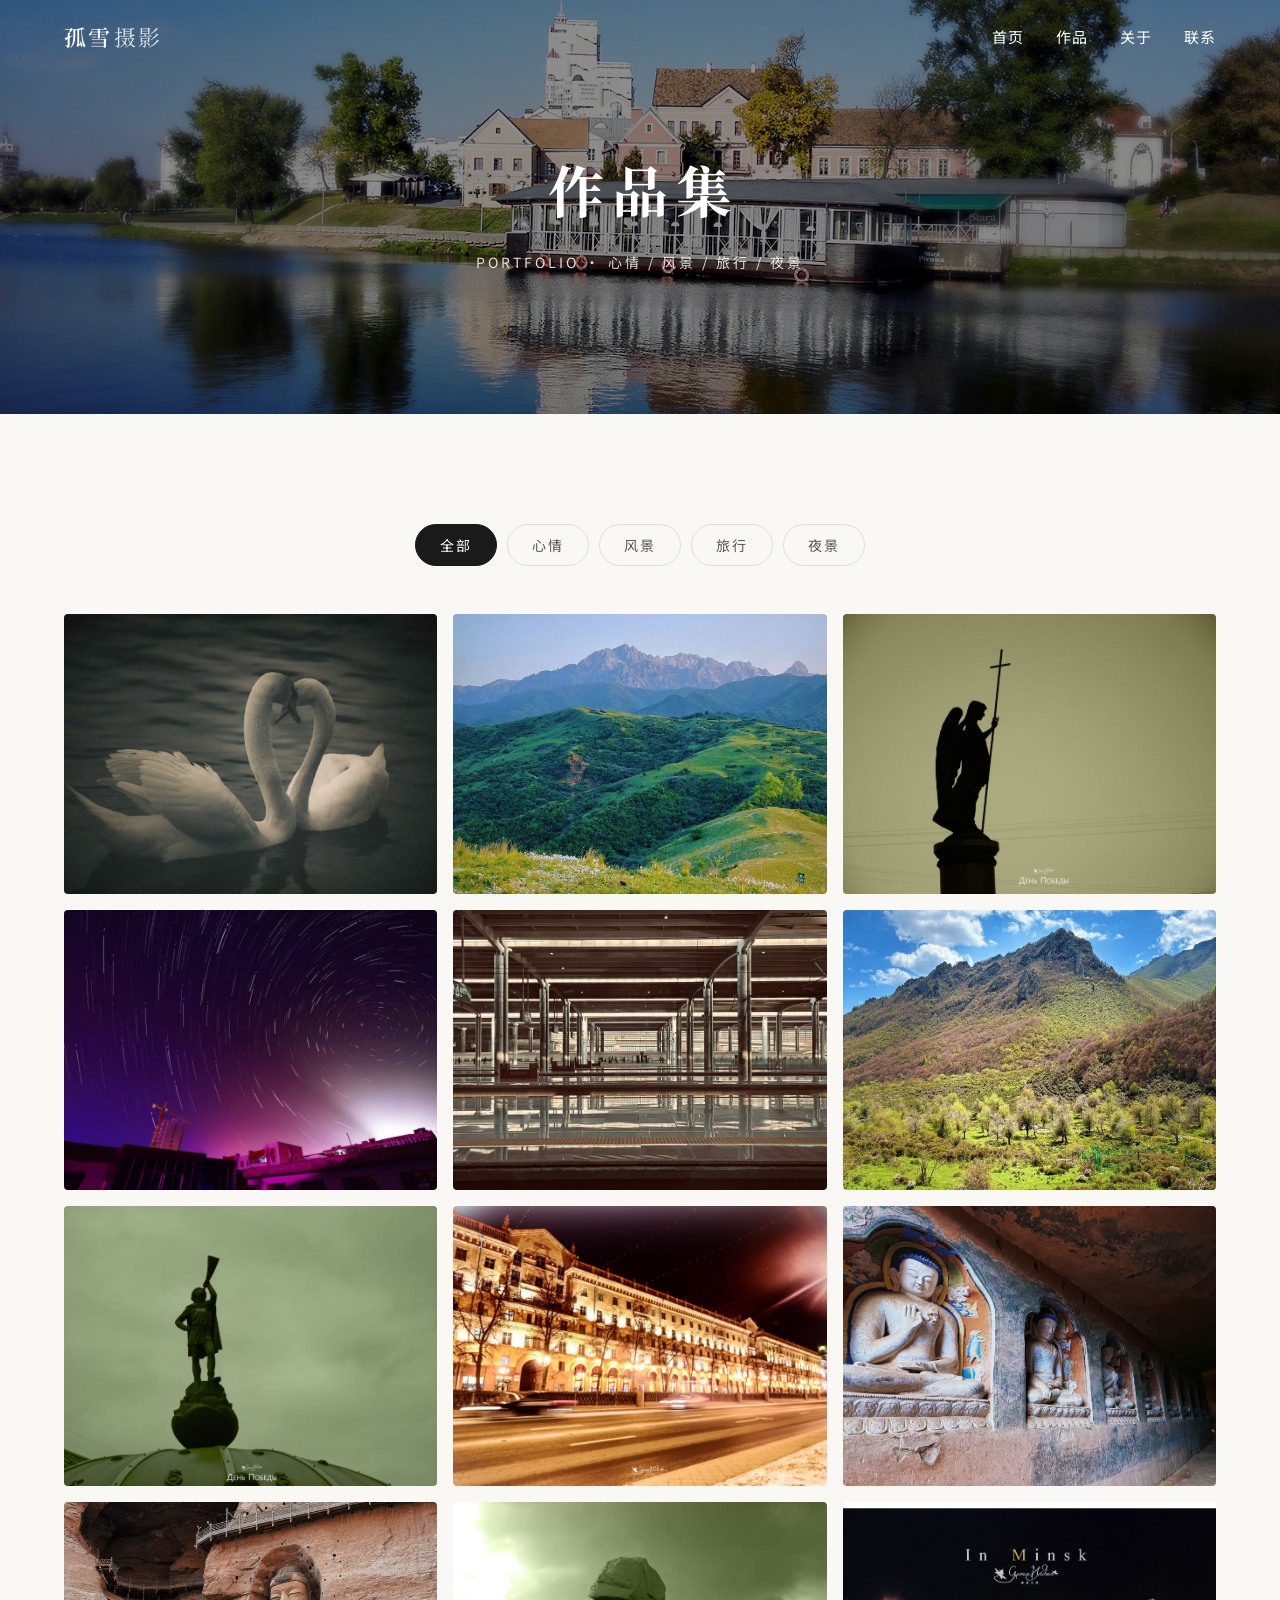
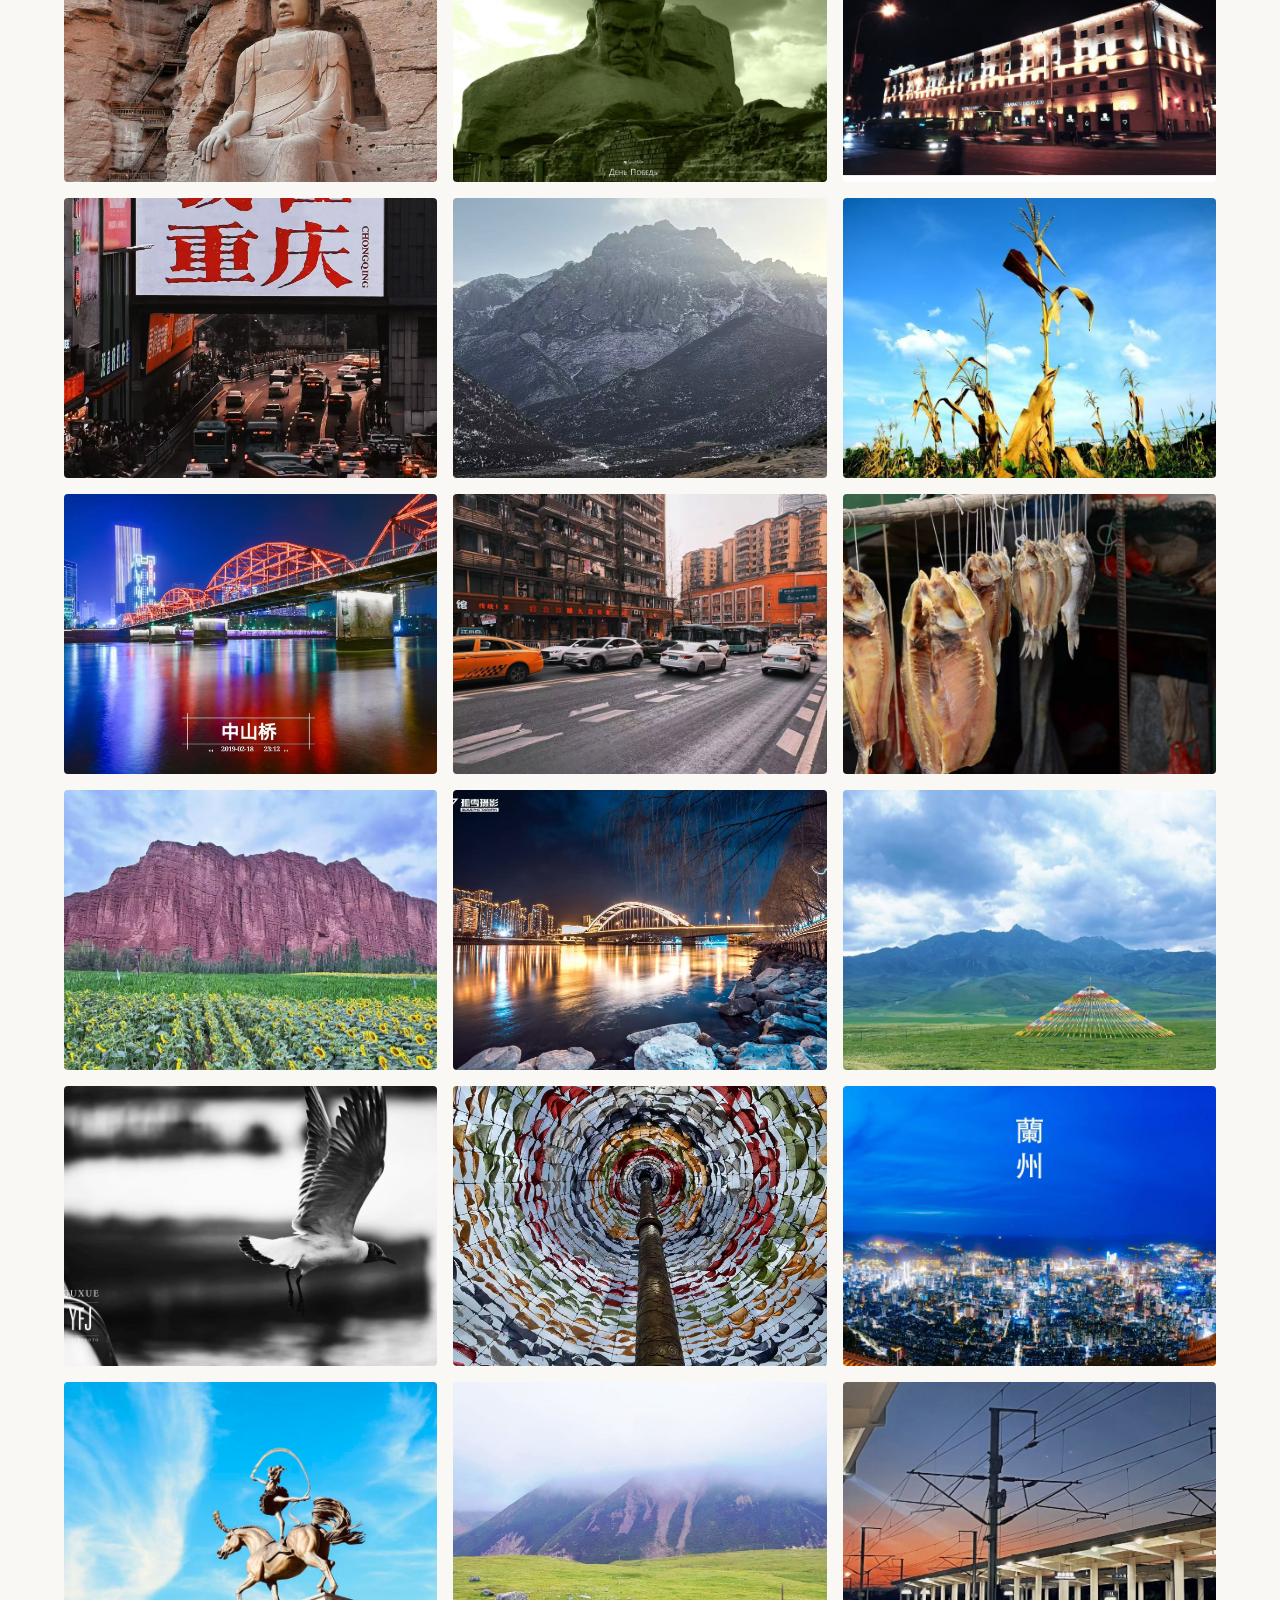
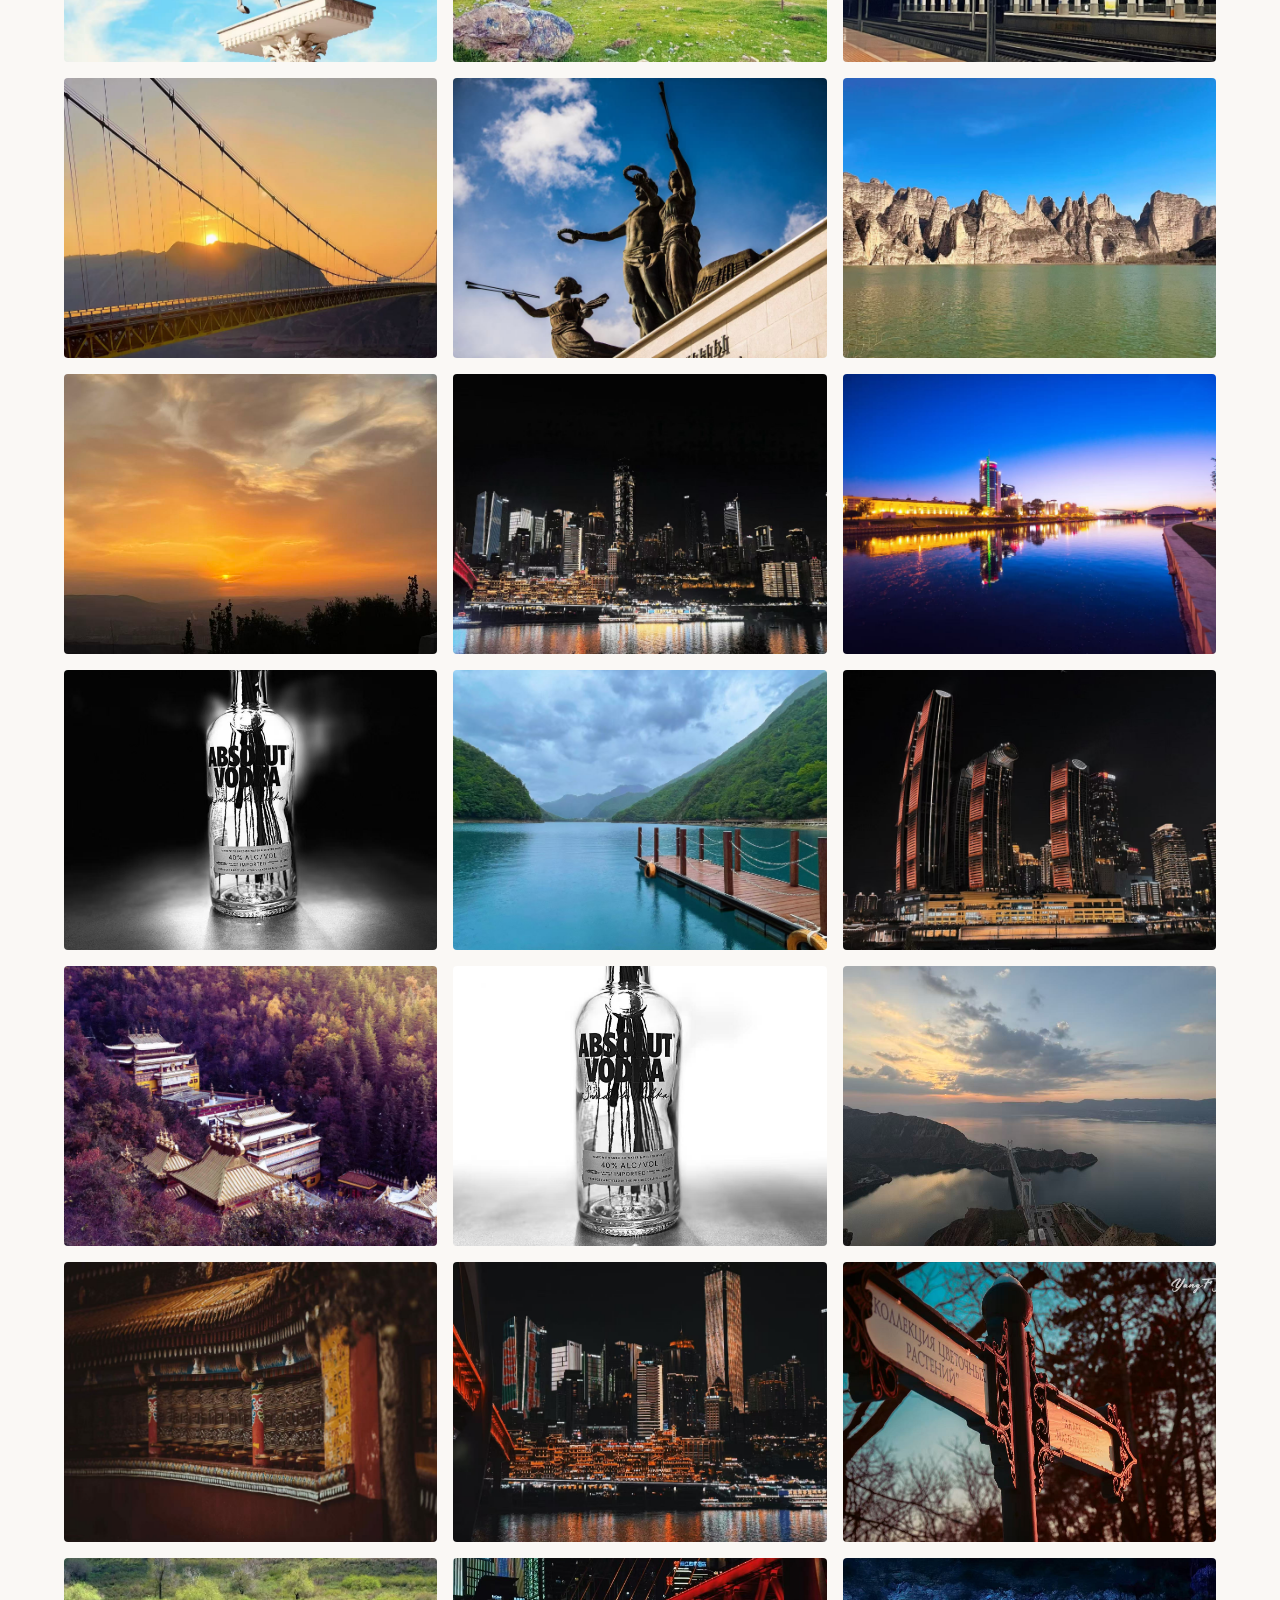
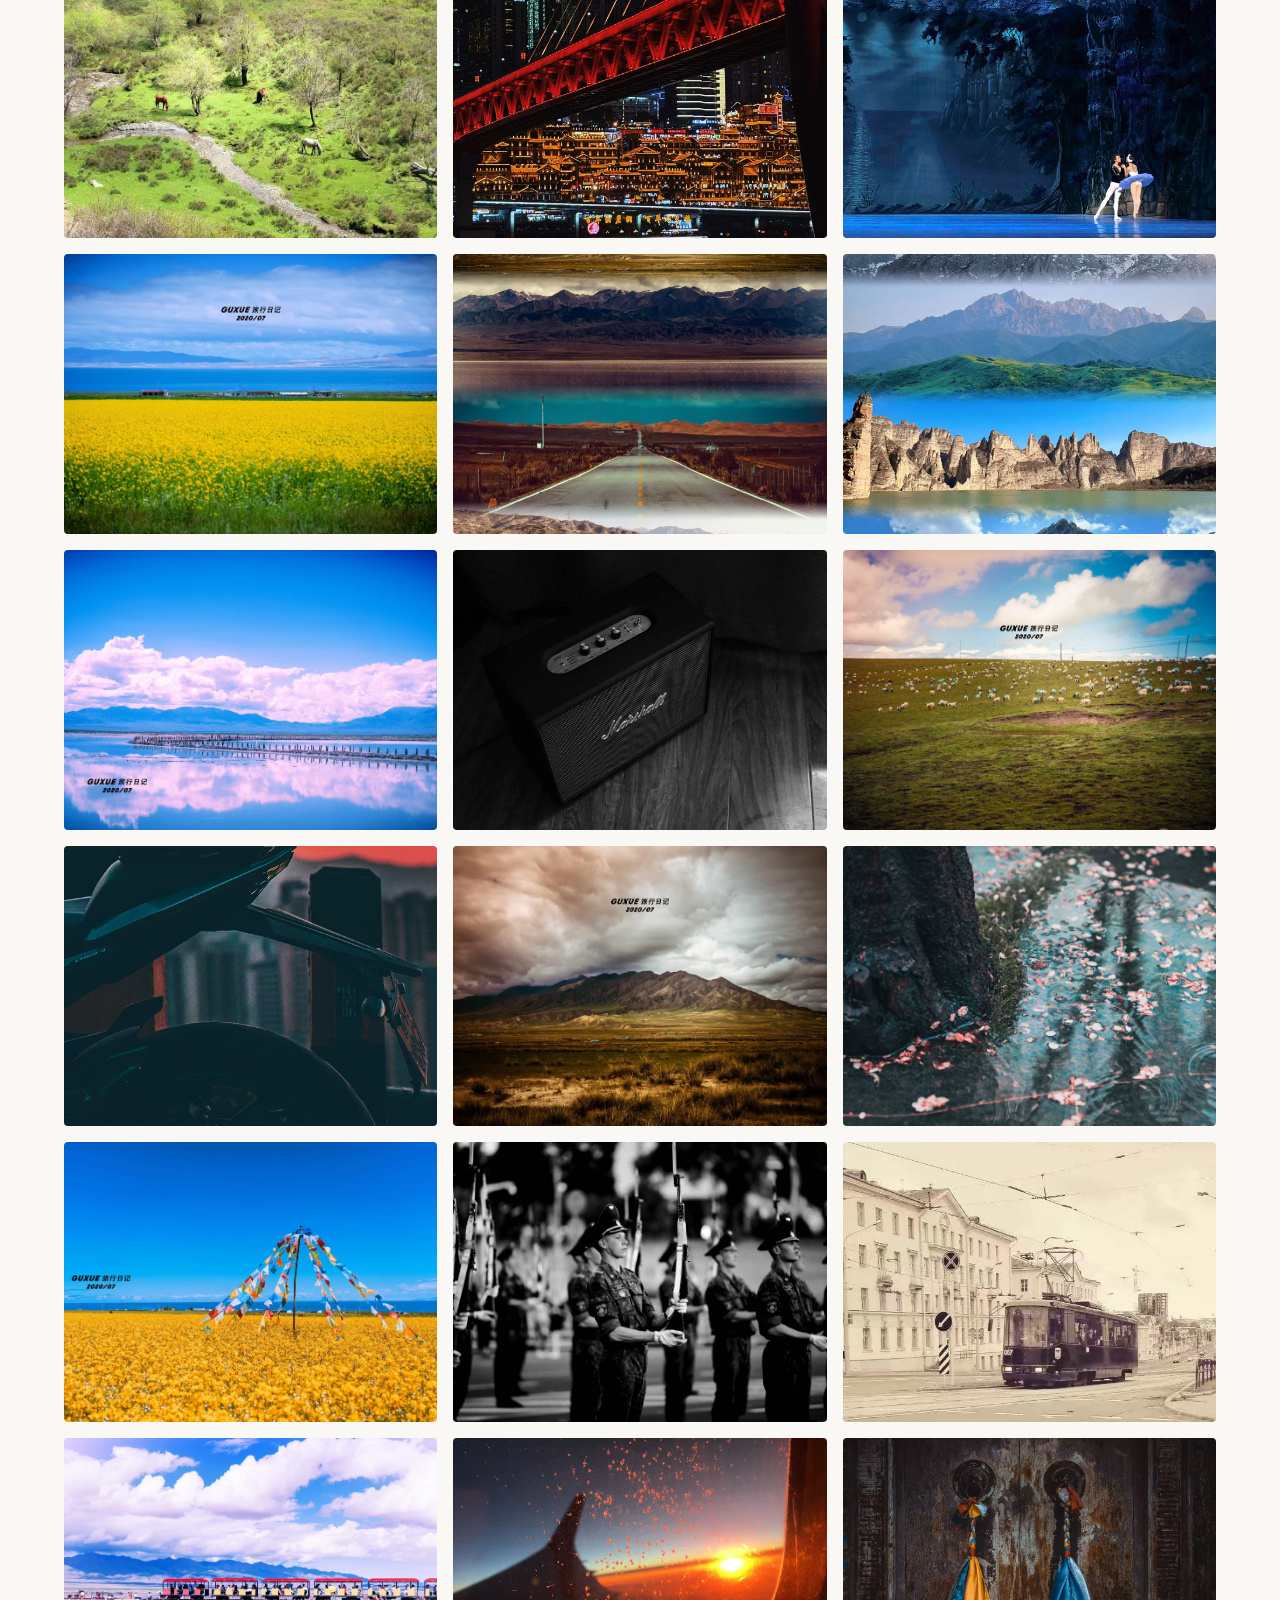
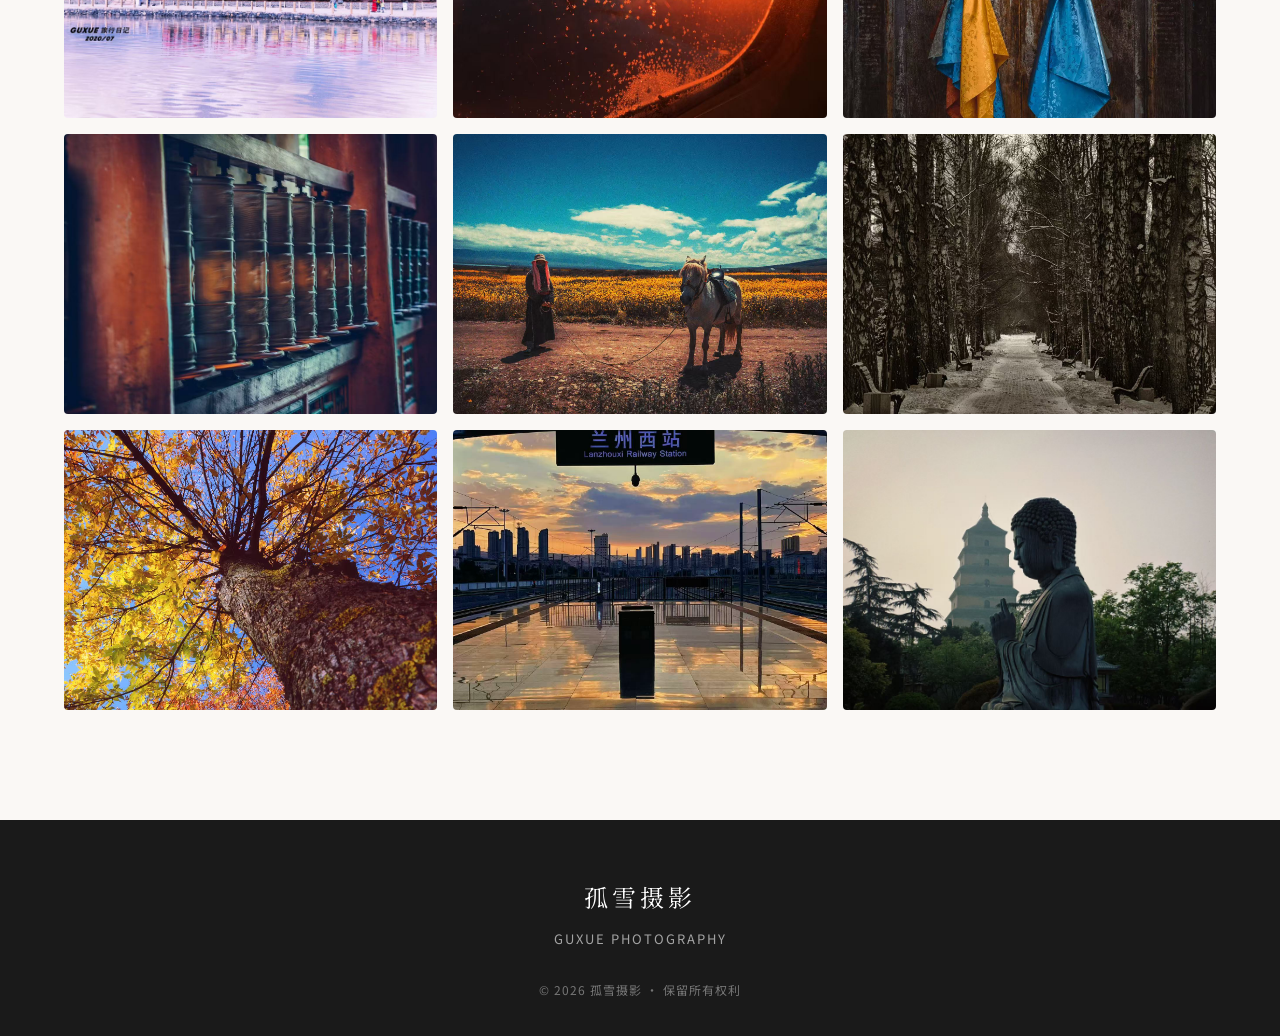
==== gallery.html @ 2b130150 "init: 孤雪摄影静态站点（首屏轮播 + 分类作品 + 关于 + 联系）" ====
<!DOCTYPE html>
<html lang="zh-CN">
<head>
  <meta charset="UTF-8">
  <meta name="viewport" content="width=device-width, initial-scale=1.0, viewport-fit=cover">
  <title>作品 · 孤雪摄影 | Guxue Photography</title>
  <meta name="description" content="孤雪摄影作品集 — 心情、风景、旅行、夜景分类浏览。">
  <meta property="og:title" content="作品 · 孤雪摄影">
  <meta property="og:type" content="website">
  <meta name="theme-color" content="#1A1A1A">
  <link rel="preconnect" href="https://fonts.googleapis.com">
  <link rel="preconnect" href="https://fonts.gstatic.com" crossorigin>
  <link href="https://fonts.googleapis.com/css2?family=Noto+Sans+SC:wght@300;400;500&family=Noto+Serif+SC:wght@400;600&display=swap" rel="stylesheet">
  <link rel="stylesheet" href="css/style.css">
</head>
<body>

  <!-- 导航 -->
  <header class="nav is-scrolled" id="nav">
    <div class="container nav__inner">
      <a href="index.html" class="nav__logo">孤雪<span>摄影</span></a>
      <nav class="nav__links">
        <a href="index.html#home">首页</a>
        <a href="gallery.html">作品</a>
        <a href="index.html#about">关于</a>
        <a href="index.html#contact">联系</a>
      </nav>
      <button class="nav__toggle" id="navToggle" aria-label="菜单">☰</button>
    </div>
  </header>

  <!-- 页头（背景复用 images/hero/1.jpg，也可单独放 images/page-hero.jpg） -->
  <section class="page-hero">
    <img class="page-hero__bg" src="images/hero/1.jpg" onerror="this.onerror=null;this.src='https://picsum.photos/seed/guxue-pagehero/1920/900'" alt="">
    <div class="page-hero__inner">
      <h1>作品集</h1>
      <p>Portfolio · 心情 / 风景 / 旅行 / 夜景</p>
    </div>
  </section>

  <!-- 作品 -->
  <section class="section">
    <div class="container">
      <div class="filters">
        <button class="filter-btn is-active" data-filter="all">全部</button>
        <button class="filter-btn" data-filter="mood">心情</button>
        <button class="filter-btn" data-filter="landscape">风景</button>
        <button class="filter-btn" data-filter="travel">旅行</button>
        <button class="filter-btn" data-filter="night">夜景</button>
      </div>

      <!-- 作品条目由 js/main.js 根据 images/ 下各分类实际照片自动生成：
           命名规则 images/<分类>/1.jpg、2.jpg … 连续编号即可，放入即显示，无需改代码 -->
      <div class="gallery-grid" id="galleryGrid"></div>
    </div>
  </section>

  <!-- 页脚 -->
  <footer class="footer">
    <div class="container">
      <div class="footer__logo">孤雪摄影</div>
      <div class="footer__tag">GUXUE PHOTOGRAPHY</div>
      <div class="footer__copy">© 2026 孤雪摄影 · 保留所有权利</div>
    </div>
  </footer>

  <!-- 灯箱 -->
  <div class="lightbox" id="lightbox" role="dialog" aria-modal="true">
    <button class="lightbox__close" id="lightboxClose" aria-label="关闭">✕</button>
    <button class="lightbox__arrow lightbox__arrow--prev" id="lightboxPrev" aria-label="上一张">‹</button>
    <img id="lightboxImg" src="" alt="">
    <button class="lightbox__arrow lightbox__arrow--next" id="lightboxNext" aria-label="下一张">›</button>
    <div class="lightbox__caption" id="lightboxCaption"></div>
  </div>

  <script src="js/main.js"></script>
</body>
</html>
---- css/style.css ----
/* =========================================================
   孤雪摄影 Guxue Photography — 简约唯美风格
   纯静态 / 响应式 / 无框架依赖
   ========================================================= */

:root {
  --bg: #FAF8F5;          /* 米白主背景 */
  --bg-alt: #F2EEE8;      /* 浅灰区块背景 */
  --ink: #1A1A1A;         /* 主文字 */
  --ink-soft: #5A5550;    /* 次要文字 */
  --line: #E4DED5;        /* 分隔线 */
  --accent: #9A8C78;      /* 暖灰点缀 */
  --accent-deep: #6E6354;
  --maxw: 1200px;
  --radius: 4px;
  --ease: cubic-bezier(.22, .61, .36, 1);
  --serif: "Noto Serif SC", Georgia, "Songti SC", "SimSun", serif;
  --sans: "Noto Sans SC", "PingFang SC", "Microsoft YaHei", -apple-system, BlinkMacSystemFont, "Segoe UI", sans-serif;
}

* { box-sizing: border-box; margin: 0; padding: 0; }

html { scroll-behavior: smooth; }

body {
  font-family: var(--sans);
  background: var(--bg);
  color: var(--ink);
  line-height: 1.75;
  -webkit-font-smoothing: antialiased;
  text-rendering: optimizeLegibility;
}

img { display: block; max-width: 100%; }
a { color: inherit; text-decoration: none; }
button { font-family: inherit; cursor: pointer; border: none; background: none; }

.container { max-width: var(--maxw); margin: 0 auto; padding: 0 24px; }

/* 滚动渐显 */
.reveal { opacity: 0; transform: translateY(24px); transition: opacity .8s var(--ease), transform .8s var(--ease); }
.reveal.is-visible { opacity: 1; transform: none; }

/* ===================== 导航 ===================== */
.nav {
  position: fixed; top: 0; left: 0; right: 0; z-index: 100;
  padding: 18px 0;
  transition: background .4s var(--ease), padding .4s var(--ease), box-shadow .4s var(--ease);
}
.nav.is-scrolled {
  background: rgba(250, 248, 245, .85);
  backdrop-filter: saturate(180%) blur(12px);
  -webkit-backdrop-filter: saturate(180%) blur(12px);
  padding: 12px 0;
  box-shadow: 0 1px 0 var(--line);
}
.nav__inner { display: flex; align-items: center; justify-content: space-between; }
.nav__logo {
  font-family: var(--serif);
  font-size: 22px; font-weight: 600; letter-spacing: 2px; color: #fff;
  transition: color .4s var(--ease);
}
.nav__logo span { font-weight: 400; opacity: .8; margin-left: 2px; }
.nav.is-scrolled .nav__logo { color: var(--ink); }
.nav__links { display: flex; gap: 32px; }
.nav__links a {
  color: #fff; font-size: 15px; letter-spacing: 1px; position: relative; padding: 4px 0;
  transition: color .4s var(--ease);
}
.nav.is-scrolled .nav__links a { color: var(--ink-soft); }
.nav__links a::after {
  content: ""; position: absolute; left: 0; bottom: 0; height: 1px; width: 0;
  background: var(--accent); transition: width .35s var(--ease);
}
.nav__links a:hover { color: var(--accent-deep); }
.nav__links a:hover::after { width: 100%; }
.nav__toggle { display: none; color: #fff; font-size: 24px; line-height: 1; transition: color .4s var(--ease); }
.nav.is-scrolled .nav__toggle { color: var(--ink); }

/* ===================== 首屏轮播 ===================== */
.hero { position: relative; height: 100dvh; min-height: 560px; overflow: hidden; background: #111; }
.hero__slides { position: absolute; inset: 0; }
.hero__slide {
  position: absolute; inset: 0;
  background-size: cover; background-position: center;
  opacity: 0; transition: opacity 1.2s var(--ease);
}
.hero__slide.is-active { opacity: 1; }
.hero__slide img { position: absolute; inset: 0; width: 100%; height: 100%; object-fit: cover; }
.hero__slide::after { content: ""; position: absolute; inset: 0; background: linear-gradient(180deg, rgba(0,0,0,.35) 0%, rgba(0,0,0,.15) 40%, rgba(0,0,0,.45) 100%); }

.hero__title {
  position: absolute; inset: 0; z-index: 3;
  display: flex; flex-direction: column; align-items: center; justify-content: center;
  text-align: center; color: #fff; padding: 0 24px;
  pointer-events: none;
}
.hero__title h1 {
  font-family: var(--serif); font-weight: 600;
  font-size: clamp(40px, 8vw, 84px); letter-spacing: 12px; text-indent: 12px;
  text-shadow: 0 2px 30px rgba(0,0,0,.4);
}
.hero__sub {
  margin-top: 18px; font-size: clamp(12px, 1.6vw, 15px);
  letter-spacing: 4px; opacity: .9; text-transform: uppercase;
}
.hero__title .btn { pointer-events: auto; margin-top: 36px; }

.hero__arrow {
  position: absolute; top: 50%; transform: translateY(-50%); z-index: 4;
  width: 52px; height: 52px; border-radius: 50%;
  color: #fff; font-size: 28px; line-height: 1;
  display: flex; align-items: center; justify-content: center;
  background: rgba(255,255,255,.08); border: 1px solid rgba(255,255,255,.25);
  transition: background .3s var(--ease);
}
.hero__arrow:hover { background: rgba(255,255,255,.2); }
.hero__arrow--prev { left: 24px; }
.hero__arrow--next { right: 24px; }
.hero__dots { position: absolute; bottom: 34px; left: 50%; transform: translateX(-50%); z-index: 4; display: flex; gap: 12px; }
.hero__dot { width: 9px; height: 9px; border-radius: 50%; background: rgba(255,255,255,.4); transition: background .3s var(--ease), width .3s var(--ease); }
.hero__dot.is-active { background: #fff; width: 26px; border-radius: 5px; }

/* ===================== 通用按钮 ===================== */
.btn {
  display: inline-block; padding: 13px 30px;
  font-size: 14px; letter-spacing: 2px; color: #fff;
  border: 1px solid rgba(255,255,255,.7); border-radius: 40px;
  background: transparent; transition: all .35s var(--ease);
}
.btn:hover { background: #fff; color: var(--ink); }
.btn--solid { background: var(--ink); color: #fff; border-color: var(--ink); }
.btn--solid:hover { background: var(--accent-deep); border-color: var(--accent-deep); }

/* ===================== 区块通用 ===================== */
.section { padding: 110px 0; }
.section--alt { background: var(--bg-alt); }
.section__head { text-align: center; max-width: 640px; margin: 0 auto 56px; }
.section__kicker { font-size: 13px; letter-spacing: 4px; color: var(--accent); text-transform: uppercase; }
.section__title { font-family: var(--serif); font-size: clamp(28px, 4vw, 40px); font-weight: 600; margin-top: 14px; letter-spacing: 2px; }
.section__desc { margin-top: 16px; color: var(--ink-soft); font-size: 16px; }

/* ===================== 简介 ===================== */
.intro { text-align: center; }
.intro p { max-width: 720px; margin: 0 auto; font-size: 18px; color: var(--ink-soft); }
.intro .signature { font-family: var(--serif); font-size: 22px; color: var(--ink); margin-top: 28px; letter-spacing: 2px; }

/* ===================== 分类预览 ===================== */
.cats { display: grid; grid-template-columns: repeat(4, 1fr); gap: 18px; }
.cat-card {
  position: relative; aspect-ratio: 3 / 4; overflow: hidden; border-radius: var(--radius);
  display: block;
}
.cat-card img { width: 100%; height: 100%; object-fit: cover; transition: transform .8s var(--ease); }
.cat-card:hover img { transform: scale(1.06); }
.cat-card::after { content: ""; position: absolute; inset: 0; background: linear-gradient(180deg, transparent 40%, rgba(0,0,0,.6) 100%); }
.cat-card__label {
  position: absolute; left: 18px; bottom: 16px; z-index: 2; color: #fff;
}
.cat-card__label .zh { font-family: var(--serif); font-size: 22px; letter-spacing: 2px; }
.cat-card__label .en { font-size: 11px; letter-spacing: 3px; opacity: .8; text-transform: uppercase; }

/* ===================== 关于 ===================== */
.about { display: grid; grid-template-columns: 1fr 1.2fr; gap: 56px; align-items: center; }
.about__photo { aspect-ratio: 4 / 5; border-radius: var(--radius); overflow: hidden; }
.about__photo img { width: 100%; height: 100%; object-fit: cover; }
.about__body h3 { font-family: var(--serif); font-size: 28px; letter-spacing: 2px; margin-bottom: 8px; }
.about__body .role { color: var(--accent); letter-spacing: 3px; font-size: 13px; text-transform: uppercase; margin-bottom: 20px; }
.about__body p { color: var(--ink-soft); margin-bottom: 16px; }
.about__meta { display: flex; gap: 36px; margin-top: 28px; flex-wrap: wrap; }
.about__meta div span { display: block; }
.about__meta .k { font-size: 12px; letter-spacing: 2px; color: var(--accent); text-transform: uppercase; }
.about__meta .v { font-family: var(--serif); font-size: 18px; margin-top: 4px; }

/* ===================== 联系 ===================== */
.contact { text-align: center; }
.contact__links { display: flex; justify-content: center; gap: 28px; margin-top: 30px; flex-wrap: wrap; }
.contact__links a {
  padding: 12px 26px; border: 1px solid var(--line); border-radius: 40px;
  font-size: 14px; letter-spacing: 1px; color: var(--ink-soft); transition: all .3s var(--ease);
}
.contact__links a:hover { border-color: var(--accent); color: var(--accent-deep); }

/* ===================== 页脚 ===================== */
.footer { background: var(--ink); color: #fff; padding: 56px 0 36px; text-align: center; }
.footer__logo { font-family: var(--serif); font-size: 24px; letter-spacing: 4px; }
.footer__tag { color: rgba(255,255,255,.6); font-size: 13px; letter-spacing: 2px; margin-top: 10px; }
.footer__copy { margin-top: 28px; color: rgba(255,255,255,.4); font-size: 12px; letter-spacing: 1px; }

/* ===================== 作品页 ===================== */
.page-hero {
  height: 46vh; min-height: 320px; display: flex; align-items: center; justify-content: center;
  text-align: center; color: #fff; position: relative; overflow: hidden;
}
.page-hero__bg { position: absolute; inset: 0; width: 100%; height: 100%; object-fit: cover; }
.page-hero::after { content: ""; position: absolute; inset: 0; background: rgba(0,0,0,.45); }
.page-hero__inner { position: relative; z-index: 2; }
.page-hero h1 { font-family: var(--serif); font-size: clamp(32px, 6vw, 56px); letter-spacing: 8px; text-indent: 8px; }
.page-hero p { letter-spacing: 3px; opacity: .85; margin-top: 12px; font-size: 14px; text-transform: uppercase; }

/* 筛选 tab */
.filters { display: flex; justify-content: center; gap: 10px; flex-wrap: wrap; margin-bottom: 48px; }
.filter-btn {
  padding: 10px 24px; border: 1px solid var(--line); border-radius: 40px;
  font-size: 14px; letter-spacing: 2px; color: var(--ink-soft); transition: all .3s var(--ease);
}
.filter-btn:hover { border-color: var(--accent); color: var(--accent-deep); }
.filter-btn.is-active { background: var(--ink); color: #fff; border-color: var(--ink); }

/* 网格 */
.gallery-grid { display: grid; grid-template-columns: repeat(3, 1fr); gap: 16px; }
.gallery-item {
  position: relative; aspect-ratio: 4 / 3; overflow: hidden; border-radius: var(--radius);
  cursor: pointer; opacity: 1; transition: opacity .5s var(--ease), transform .5s var(--ease);
}
.gallery-item.is-hidden { display: none; }
.gallery-item img { width: 100%; height: 100%; object-fit: cover; transition: transform .8s var(--ease); }
.gallery-item:hover img { transform: scale(1.07); }
.gallery-item__overlay {
  position: absolute; inset: 0; display: flex; align-items: flex-end; padding: 18px;
  background: linear-gradient(180deg, transparent 50%, rgba(0,0,0,.55) 100%);
  opacity: 0; transition: opacity .4s var(--ease);
}
.gallery-item:hover .gallery-item__overlay { opacity: 1; }
.gallery-item__overlay span { color: #fff; font-family: var(--serif); font-size: 18px; letter-spacing: 1px; }

/* ===================== 灯箱 ===================== */
.lightbox {
  position: fixed; inset: 0; z-index: 200; background: rgba(20,18,16,.94);
  display: flex; align-items: center; justify-content: center;
  opacity: 0; visibility: hidden; transition: opacity .35s var(--ease), visibility .35s var(--ease);
}
.lightbox.is-open { opacity: 1; visibility: visible; }
.lightbox img { max-width: 90vw; max-height: 84vh; object-fit: contain; border-radius: 2px; }
.lightbox__close { position: absolute; top: 24px; right: 28px; color: #fff; font-size: 34px; line-height: 1; }
.lightbox__arrow {
  position: absolute; top: 50%; transform: translateY(-50%); color: #fff; font-size: 44px; line-height: 1;
  width: 60px; height: 60px; display: flex; align-items: center; justify-content: center; opacity: .7; transition: opacity .3s var(--ease);
}
.lightbox__arrow:hover { opacity: 1; }
.lightbox__arrow--prev { left: 24px; }
.lightbox__arrow--next { right: 24px; }
.lightbox__caption { position: absolute; bottom: 28px; left: 0; right: 0; text-align: center; color: rgba(255,255,255,.85); font-family: var(--serif); letter-spacing: 2px; }

/* ===================== 响应式 ===================== */
@media (max-width: 900px) {
  .cats { grid-template-columns: repeat(2, 1fr); }
  .about { grid-template-columns: 1fr; gap: 32px; }
  .about__photo { max-width: 420px; margin: 0 auto; }
  .gallery-grid { grid-template-columns: repeat(2, 1fr); }
  .section { padding: 80px 0; }
}

@media (max-width: 640px) {
  .nav__links {
    position: fixed; top: 0; right: 0; height: 100dvh; width: 72%; max-width: 320px;
    background: rgba(250,248,245,.98); backdrop-filter: blur(12px);
    flex-direction: column; justify-content: center; gap: 28px; padding: 40px;
    transform: translateX(100%); transition: transform .4s var(--ease); box-shadow: -10px 0 40px rgba(0,0,0,.1);
  }
  .nav__links.is-open { transform: translateX(0); }
  .nav__links a { color: var(--ink) !important; font-size: 18px; }
  .nav__toggle { display: block; z-index: 110; }
  .cats { grid-template-columns: repeat(2, 1fr); }
  .gallery-grid { grid-template-columns: 1fr; }
  .hero__arrow { width: 42px; height: 42px; font-size: 22px; }
  .hero__arrow--prev { left: 12px; }
  .hero__arrow--next { right: 12px; }
  .section { padding: 64px 0; }
  .container { padding: 0 18px; }
}
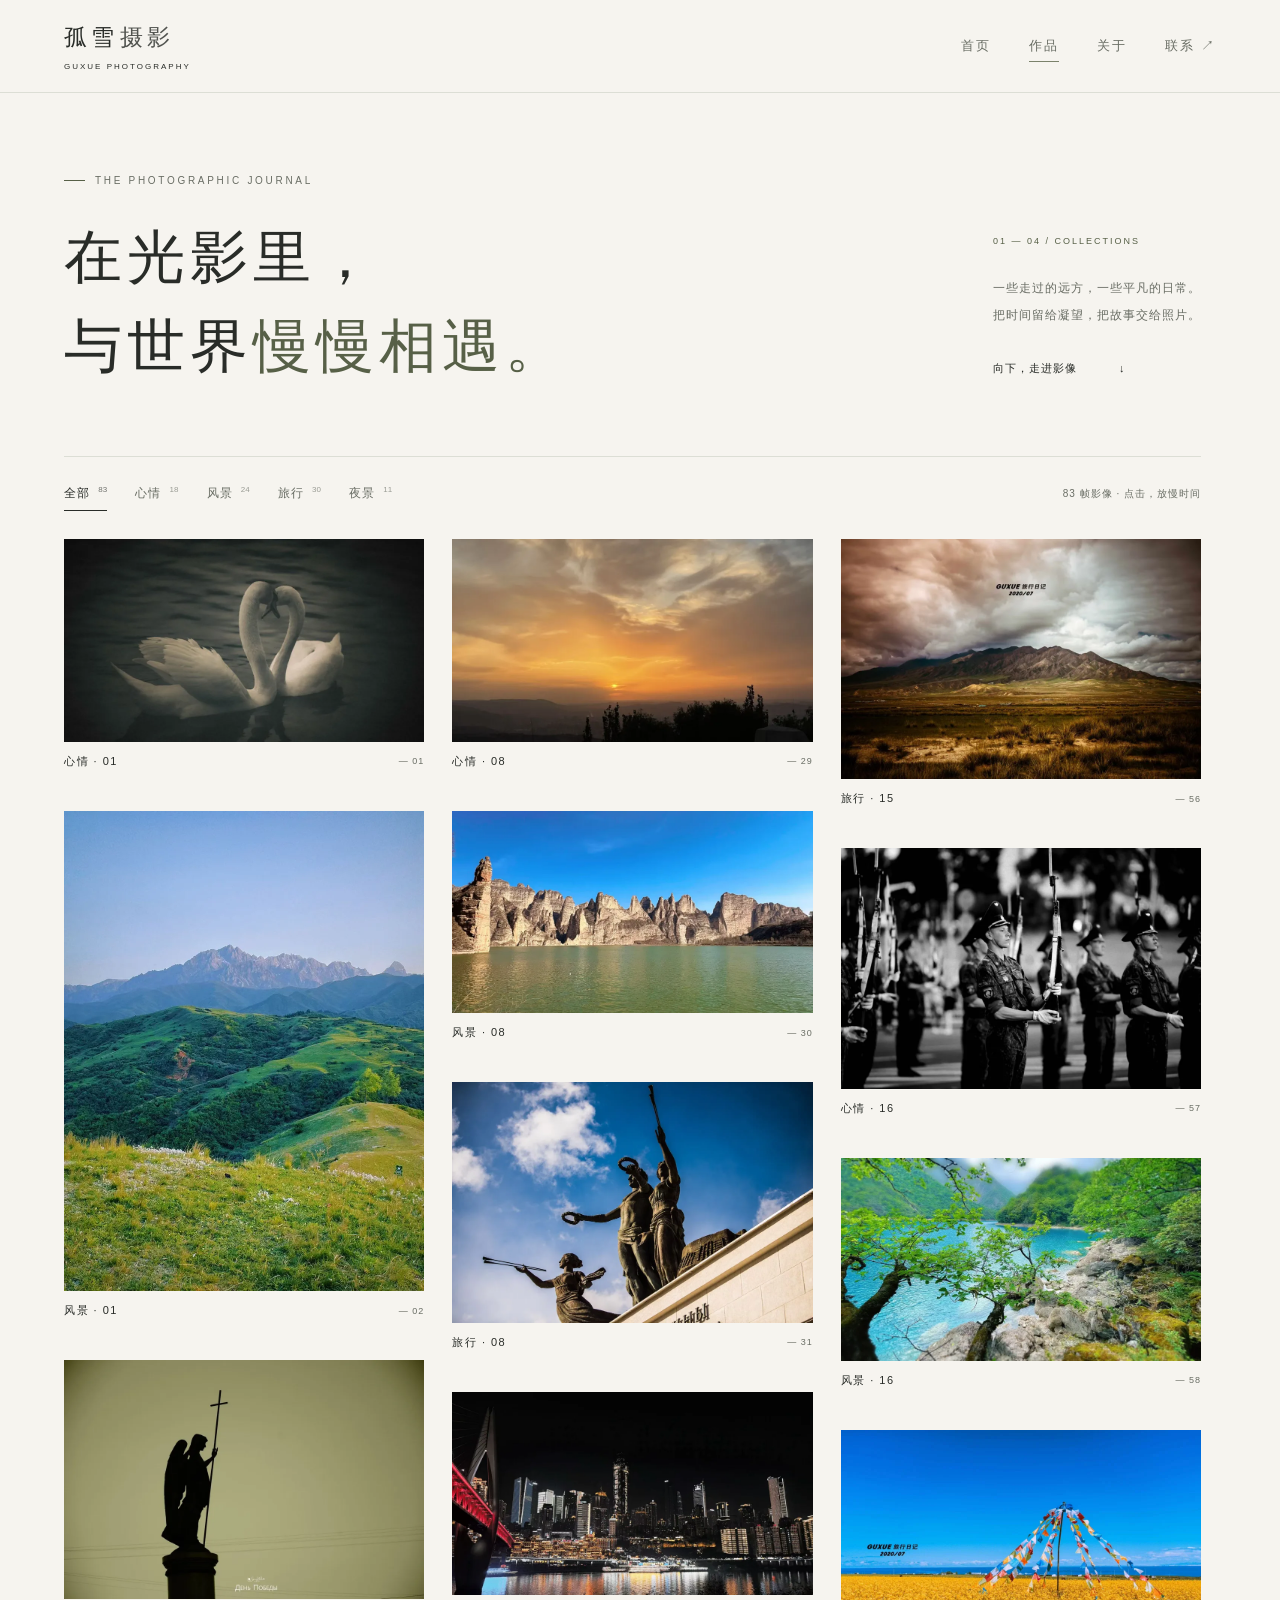
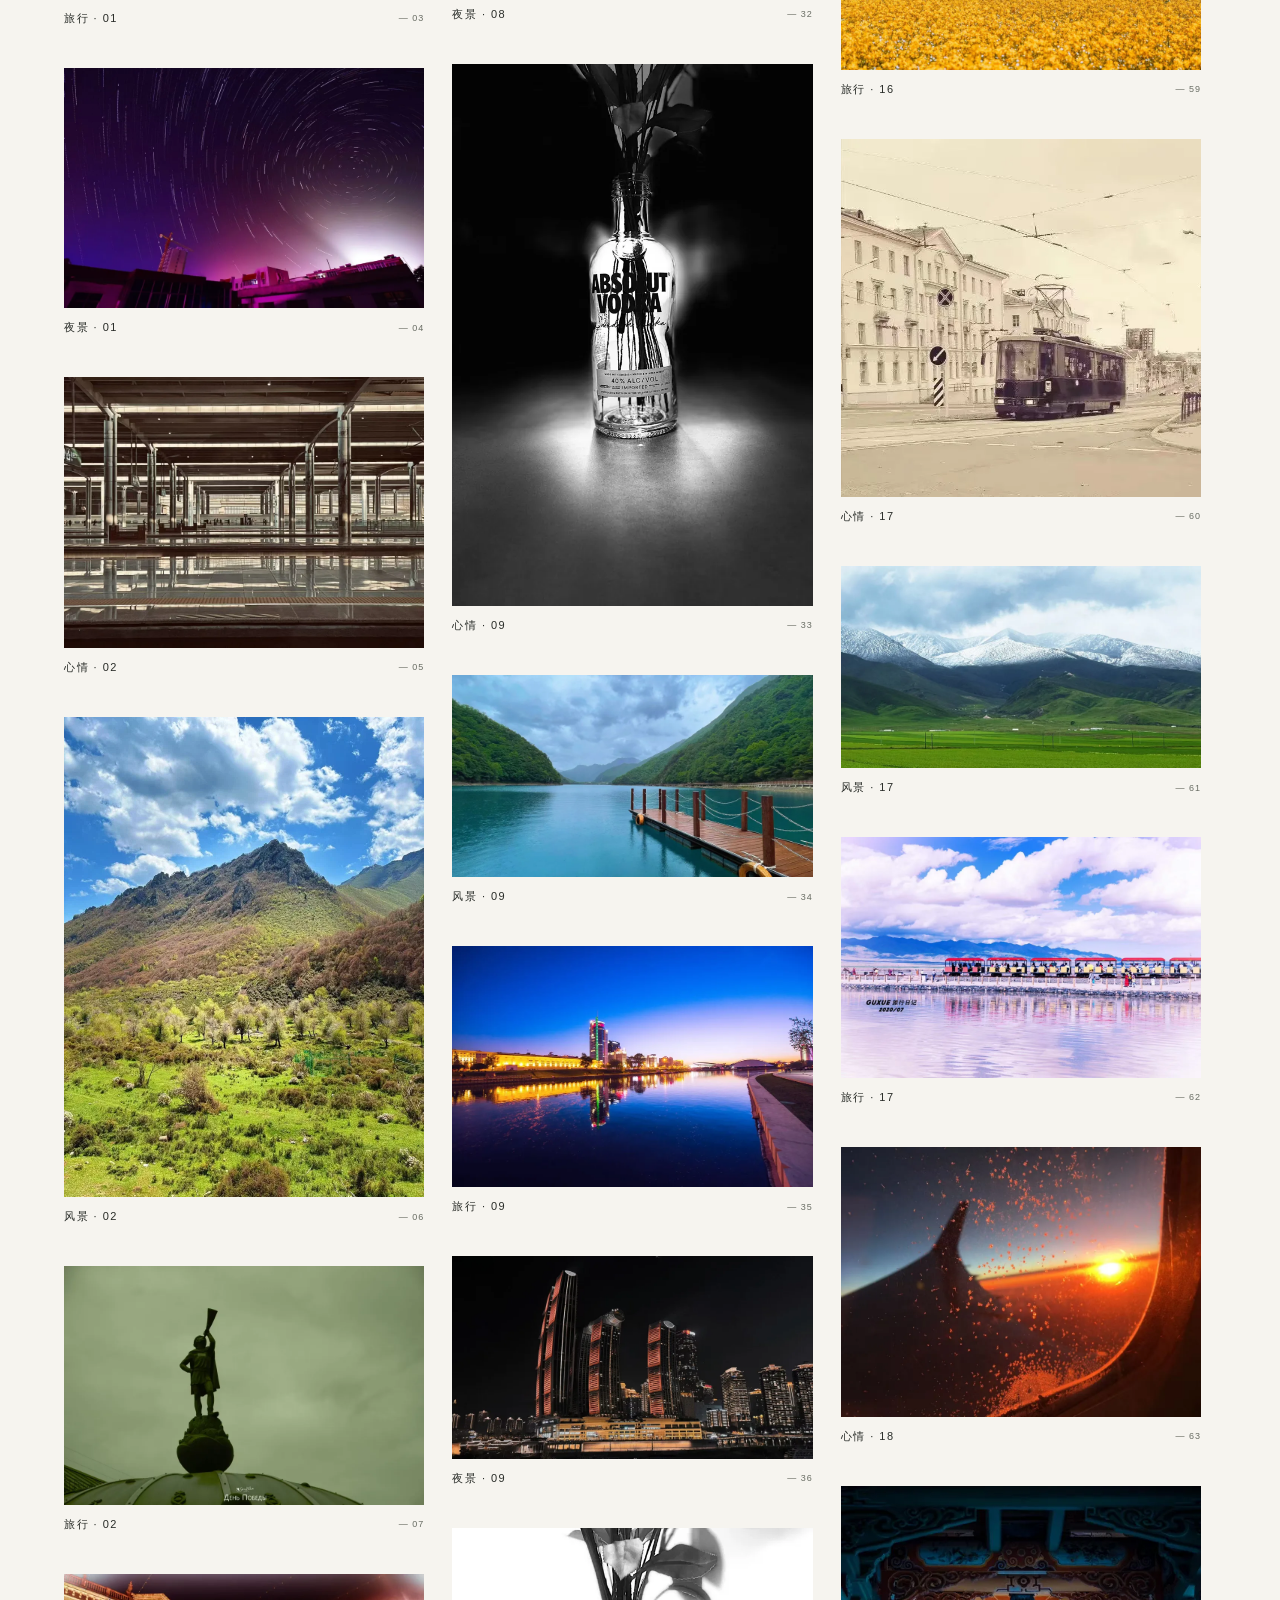
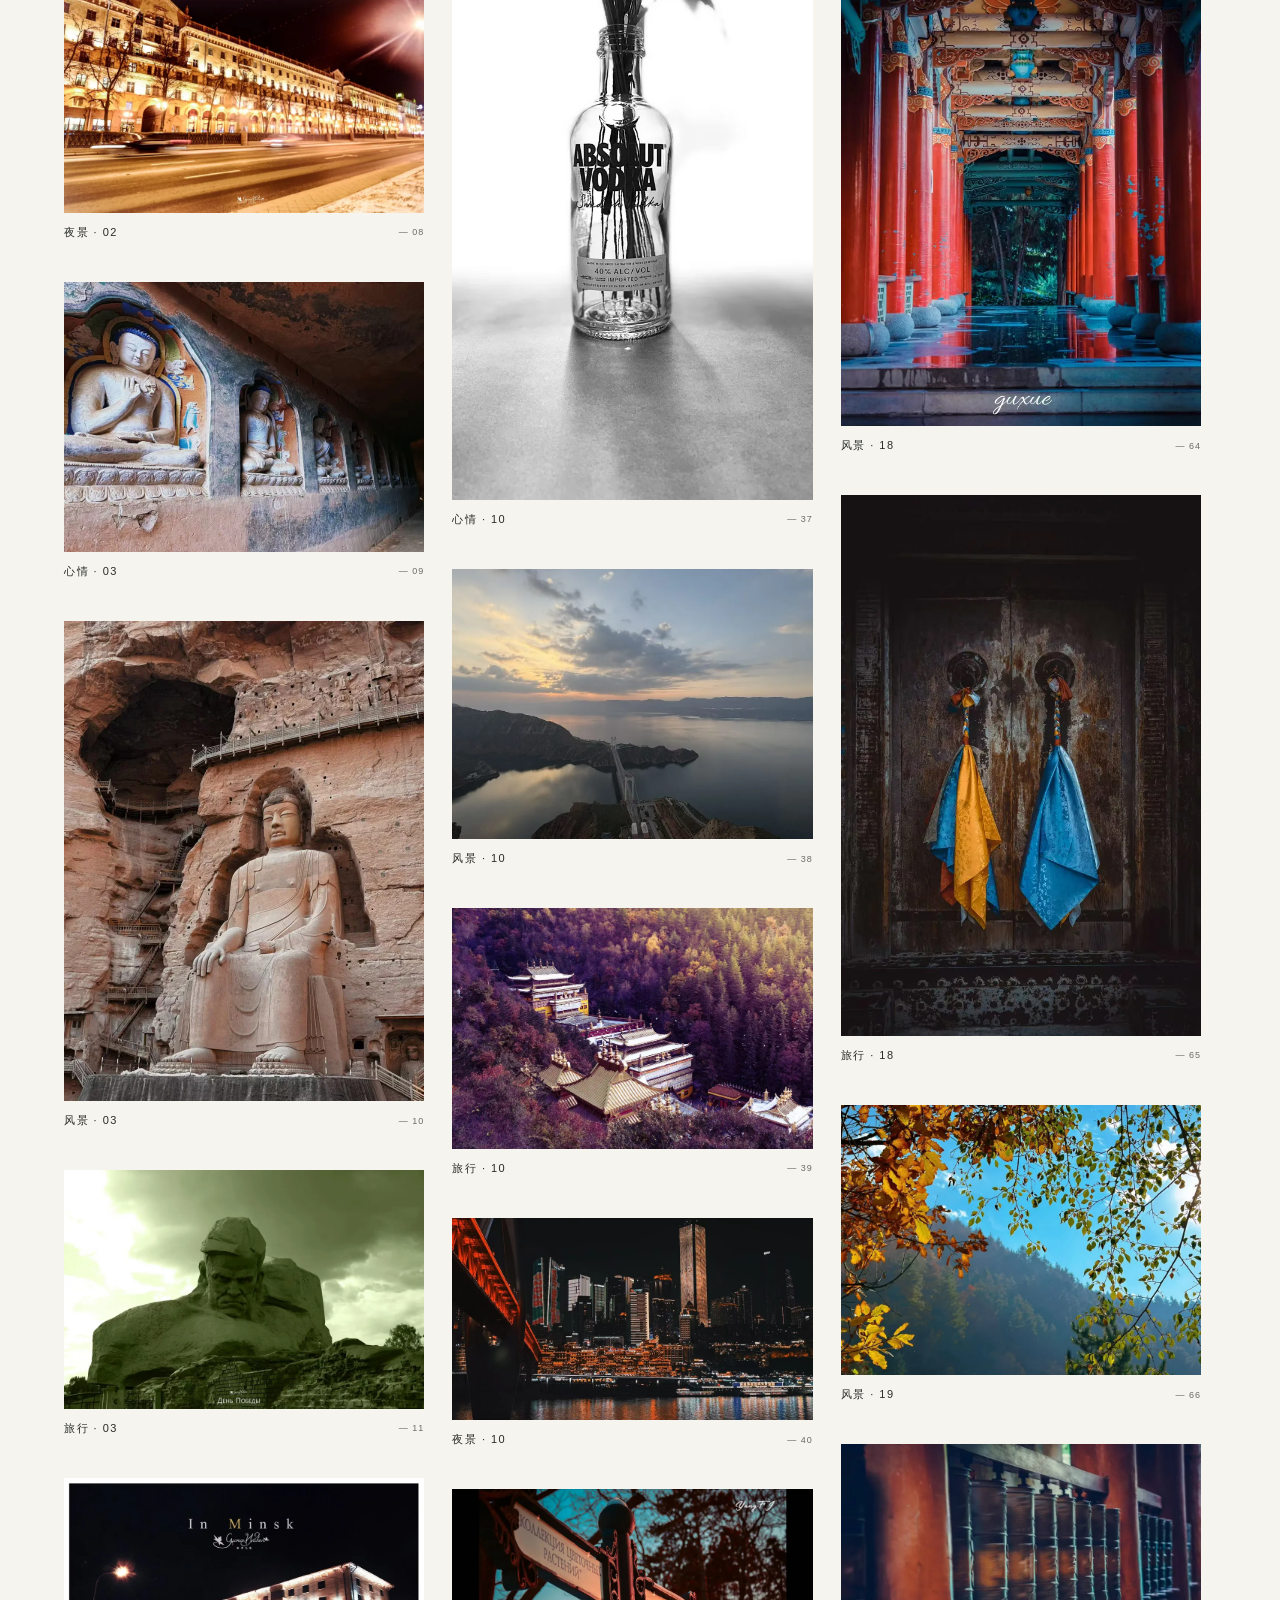
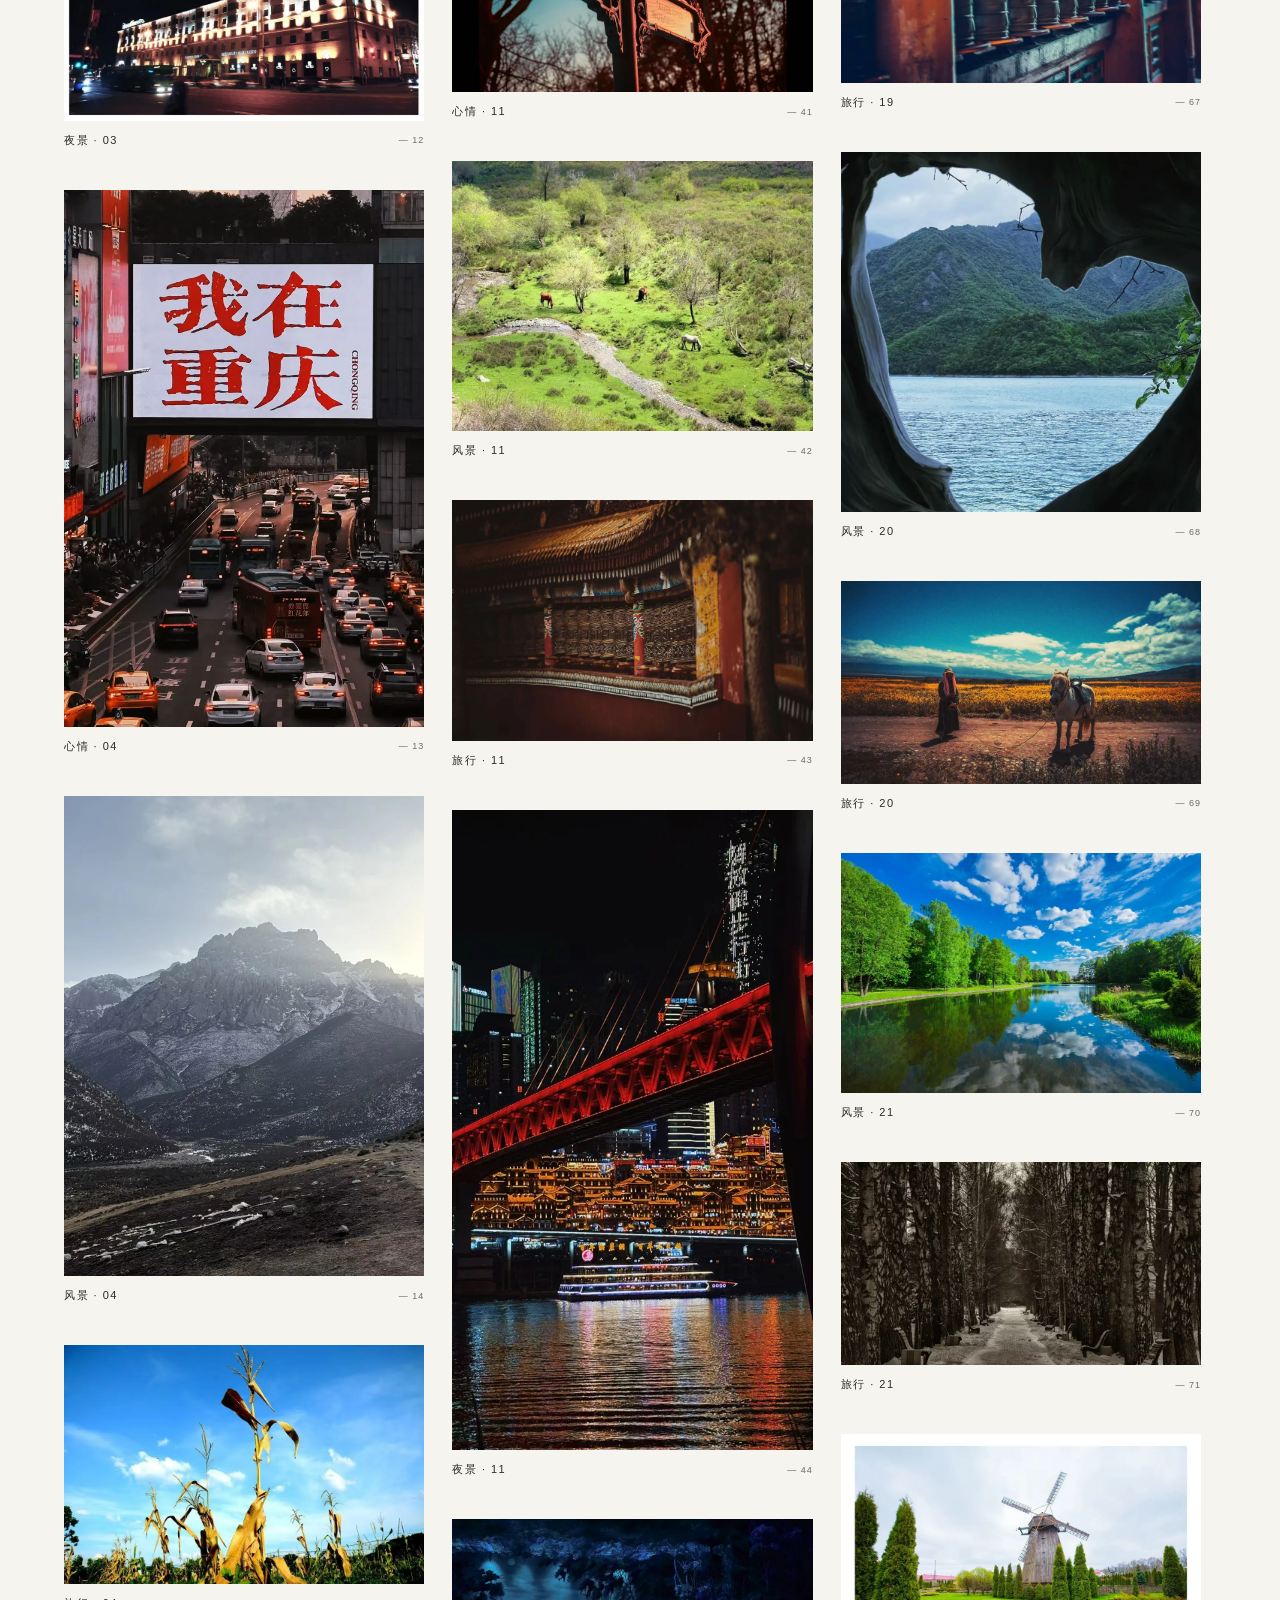
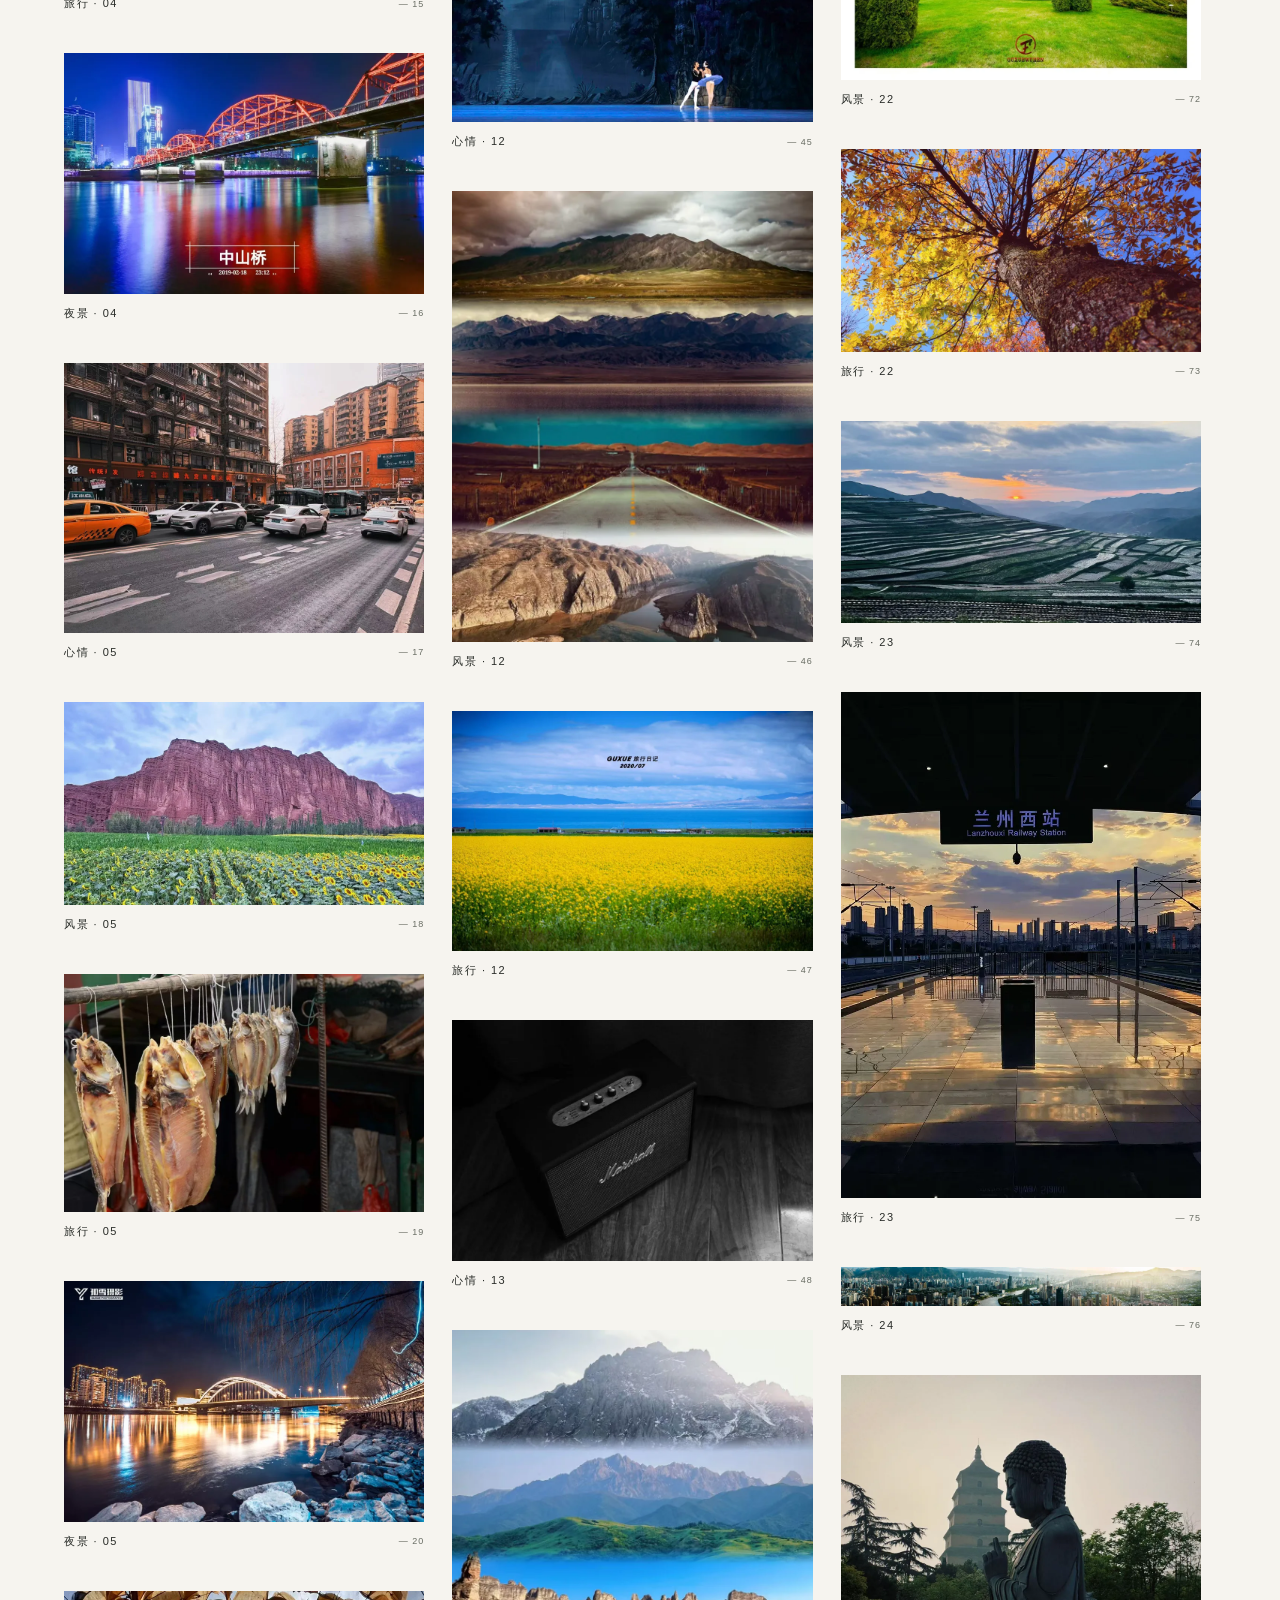
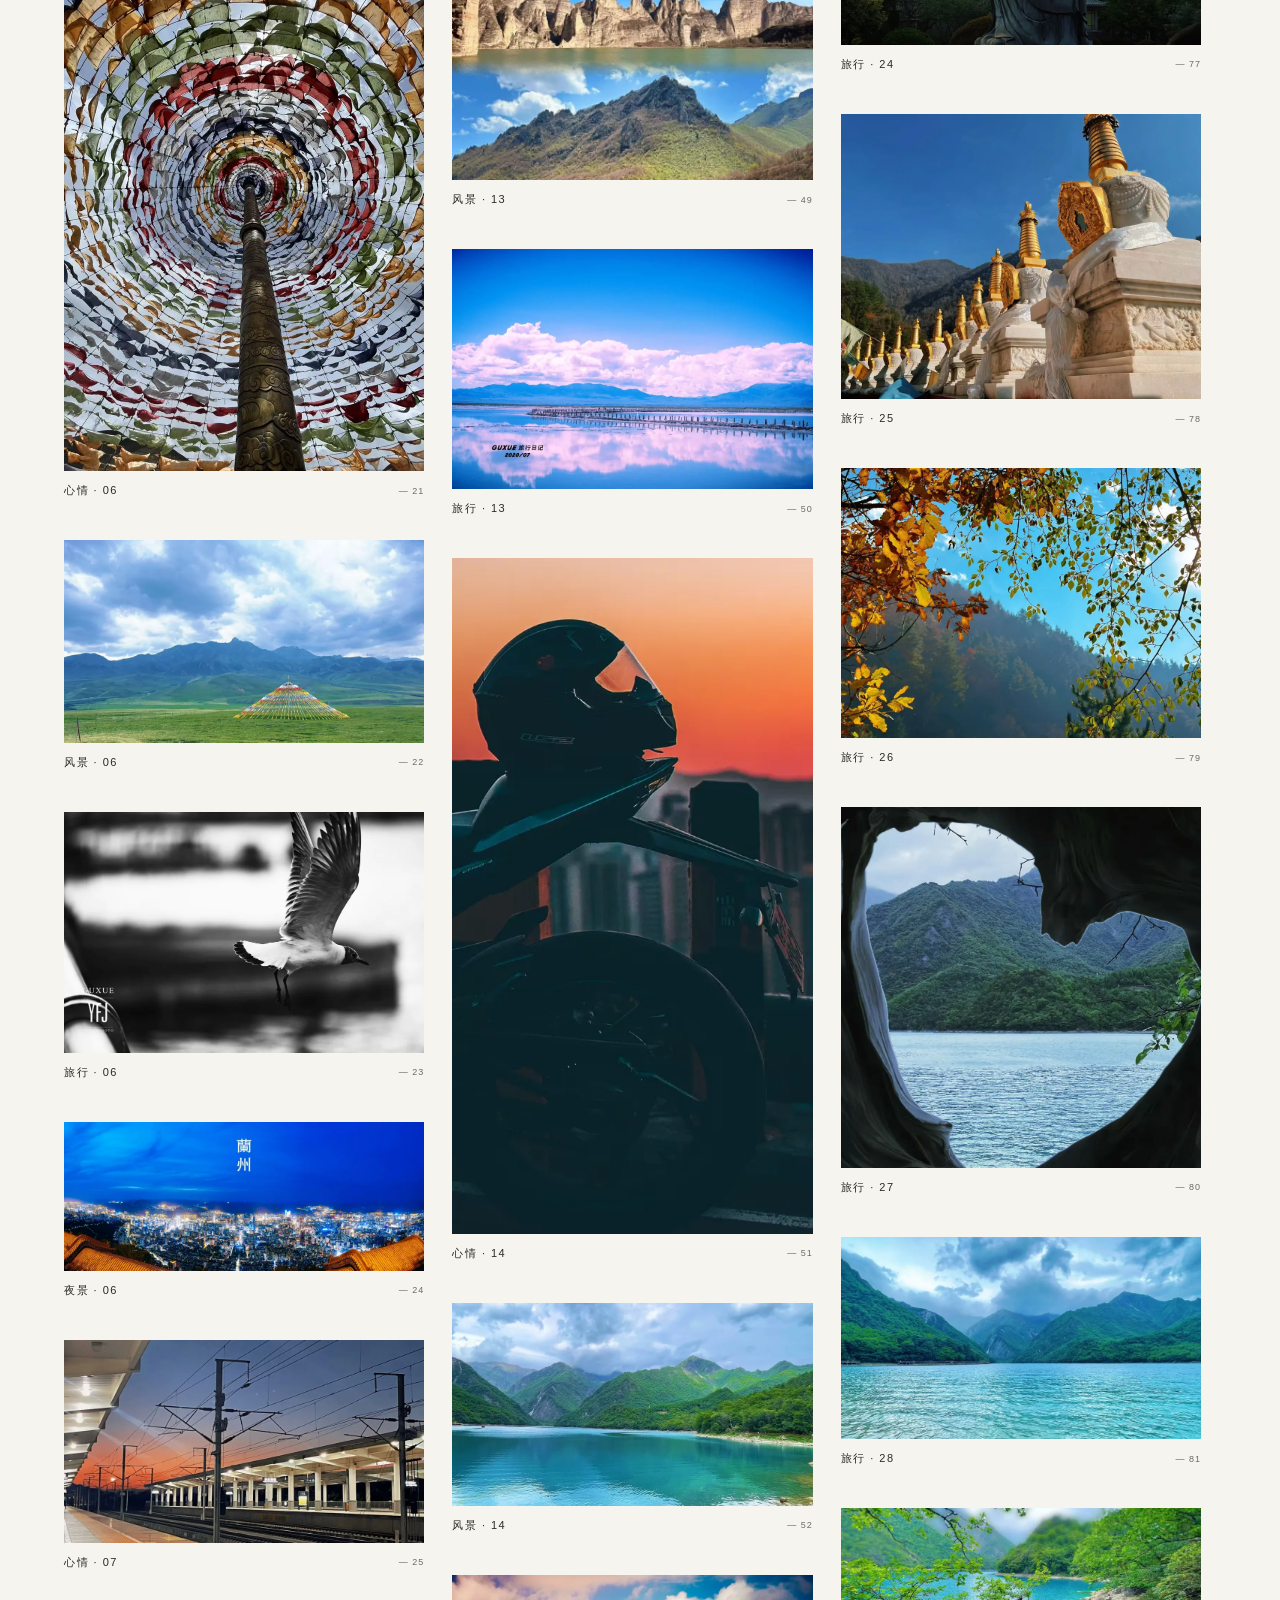
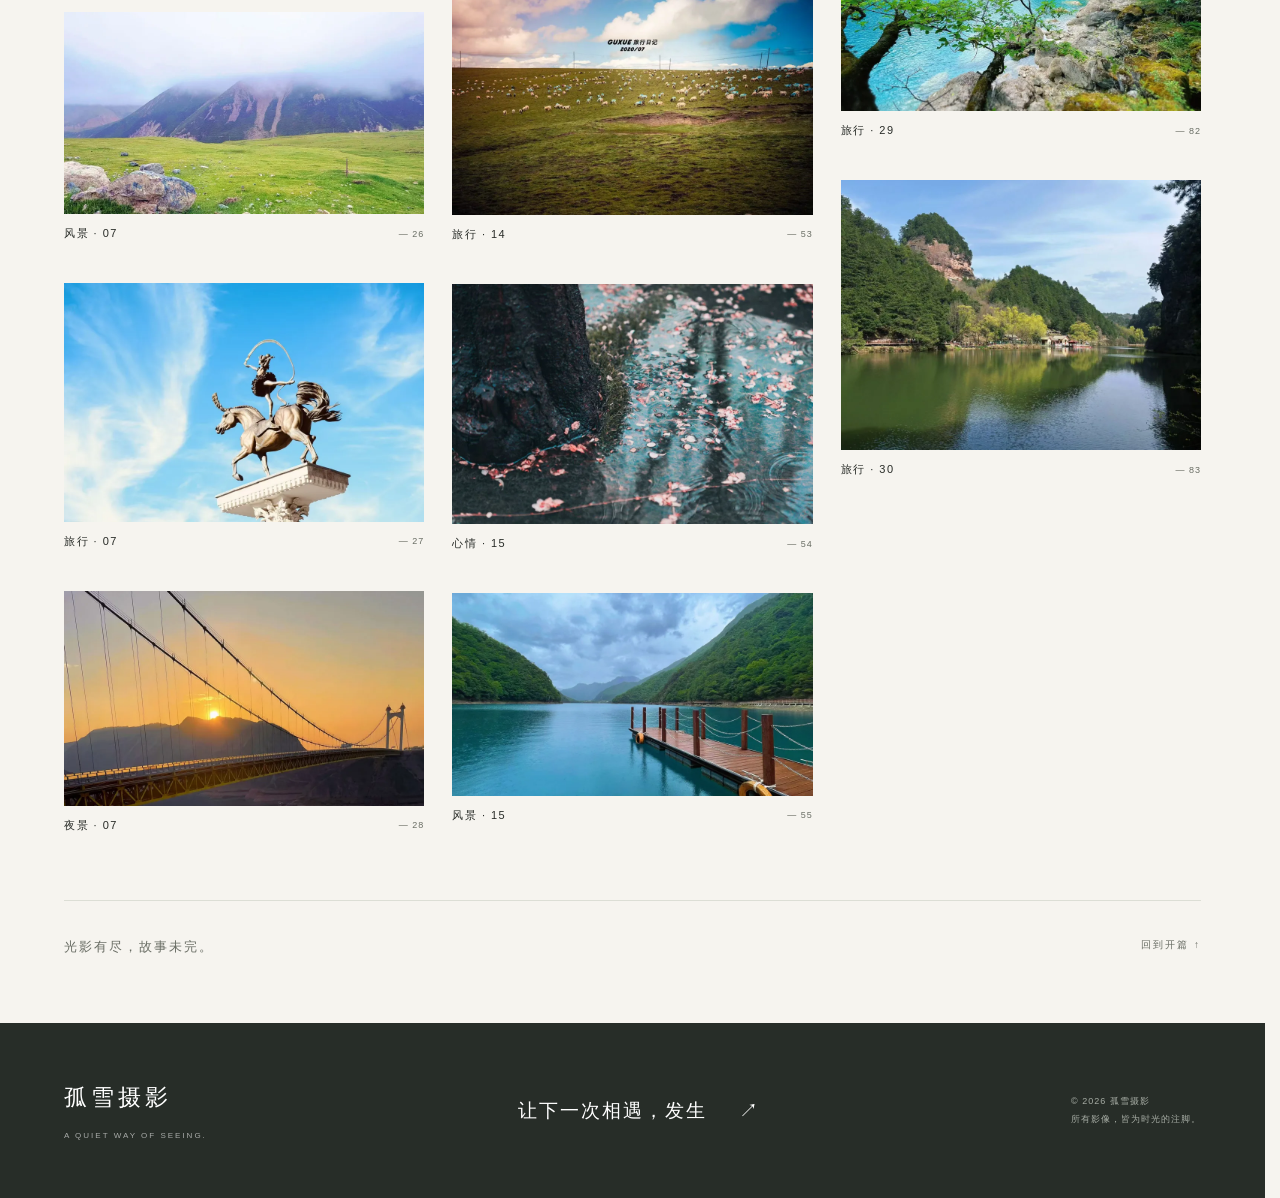
==== commit add1130f: "Redesign photography portfolio and immersive gallery" ====
--- a/gallery.html
+++ b/gallery.html
@@ -3,76 +3,56 @@
 <head>
   <meta charset="UTF-8">
   <meta name="viewport" content="width=device-width, initial-scale=1.0, viewport-fit=cover">
-  <title>作品 · 孤雪摄影 | Guxue Photography</title>
-  <meta name="description" content="孤雪摄影作品集 — 心情、风景、旅行、夜景分类浏览。">
-  <meta property="og:title" content="作品 · 孤雪摄影">
-  <meta property="og:type" content="website">
-  <meta name="theme-color" content="#1A1A1A">
-  <link rel="preconnect" href="https://fonts.googleapis.com">
-  <link rel="preconnect" href="https://fonts.gstatic.com" crossorigin>
-  <link href="https://fonts.googleapis.com/css2?family=Noto+Sans+SC:wght@300;400;500&family=Noto+Serif+SC:wght@400;600&display=swap" rel="stylesheet">
+  <title>影像集 · 孤雪摄影 | Guxue Photography</title>
+  <meta name="description" content="孤雪的个人影像集。在心情、山野、旅途与夜色之间，收藏值得停留的瞬间。">
+  <meta name="theme-color" content="#f6f4ef">
   <link rel="stylesheet" href="css/style.css">
 </head>
-<body>
-
-  <!-- 导航 -->
+<body class="gallery-page">
+  <a class="skip-link" href="#galleryGrid">跳至摄影作品</a>
   <header class="nav is-scrolled" id="nav">
     <div class="container nav__inner">
-      <a href="index.html" class="nav__logo">孤雪<span>摄影</span></a>
-      <nav class="nav__links">
-        <a href="index.html#home">首页</a>
-        <a href="gallery.html">作品</a>
-        <a href="index.html#about">关于</a>
-        <a href="index.html#contact">联系</a>
+      <a href="index.html" class="nav__logo">孤雪<span>摄影</span><small>GUXUE PHOTOGRAPHY</small></a>
+      <nav class="nav__links" id="navLinks" aria-label="主导航">
+        <a href="index.html">首页</a><a href="gallery.html" aria-current="page">作品</a><a href="index.html#about">关于</a><a href="index.html#contact">联系 <span aria-hidden="true">↗</span></a>
       </nav>
-      <button class="nav__toggle" id="navToggle" aria-label="菜单">☰</button>
+      <button class="nav__toggle" id="navToggle" aria-label="打开菜单" aria-controls="navLinks" aria-expanded="false">☰</button>
     </div>
   </header>
-
-  <!-- 页头（背景复用 images/hero/1.jpg，也可单独放 images/page-hero.jpg） -->
-  <section class="page-hero">
-    <img class="page-hero__bg" src="images/hero/1.jpg" onerror="this.onerror=null;this.src='https://picsum.photos/seed/guxue-pagehero/1920/900'" alt="">
-    <div class="page-hero__inner">
-      <h1>作品集</h1>
-      <p>Portfolio · 心情 / 风景 / 旅行 / 夜景</p>
-    </div>
-  </section>
-
-  <!-- 作品 -->
-  <section class="section">
-    <div class="container">
-      <div class="filters">
-        <button class="filter-btn is-active" data-filter="all">全部</button>
-        <button class="filter-btn" data-filter="mood">心情</button>
-        <button class="filter-btn" data-filter="landscape">风景</button>
-        <button class="filter-btn" data-filter="travel">旅行</button>
-        <button class="filter-btn" data-filter="night">夜景</button>
+  <main id="main">
+    <section class="portfolio-intro container">
+      <div>
+        <p class="eyebrow"><span></span> THE PHOTOGRAPHIC JOURNAL</p>
+        <h1>在光影里，<br>与世界<span class="title-poem">慢慢相遇。</span></h1>
       </div>
-
-      <!-- 作品条目由 js/main.js 根据 images/ 下各分类实际照片自动生成：
-           命名规则 images/<分类>/1.jpg、2.jpg … 连续编号即可，放入即显示，无需改代码 -->
-      <div class="gallery-grid" id="galleryGrid"></div>
-    </div>
-  </section>
-
-  <!-- 页脚 -->
-  <footer class="footer">
-    <div class="container">
-      <div class="footer__logo">孤雪摄影</div>
-      <div class="footer__tag">GUXUE PHOTOGRAPHY</div>
-      <div class="footer__copy">© 2026 孤雪摄影 · 保留所有权利</div>
-    </div>
-  </footer>
-
-  <!-- 灯箱 -->
-  <div class="lightbox" id="lightbox" role="dialog" aria-modal="true">
-    <button class="lightbox__close" id="lightboxClose" aria-label="关闭">✕</button>
-    <button class="lightbox__arrow lightbox__arrow--prev" id="lightboxPrev" aria-label="上一张">‹</button>
-    <img id="lightboxImg" src="" alt="">
-    <button class="lightbox__arrow lightbox__arrow--next" id="lightboxNext" aria-label="下一张">›</button>
-    <div class="lightbox__caption" id="lightboxCaption"></div>
+      <div class="portfolio-intro__note"><span class="note-index">01 — 04 / COLLECTIONS</span><p>一些走过的远方，一些平凡的日常。<br>把时间留给凝望，把故事交给照片。</p><a href="#works">向下，走进影像 <span aria-hidden="true">↓</span></a></div>
+    </section>
+    <section class="portfolio-works container" id="works" aria-label="摄影作品">
+      <div class="gallery-toolbar">
+        <div class="filters" aria-label="按系列筛选">
+          <button class="filter-btn is-active" data-filter="all" aria-pressed="true">全部 <sup></sup></button>
+          <button class="filter-btn" data-filter="mood" aria-pressed="false">心情 <sup></sup></button>
+          <button class="filter-btn" data-filter="landscape" aria-pressed="false">风景 <sup></sup></button>
+          <button class="filter-btn" data-filter="travel" aria-pressed="false">旅行 <sup></sup></button>
+          <button class="filter-btn" data-filter="night" aria-pressed="false">夜景 <sup></sup></button>
+        </div>
+        <p class="gallery-count" id="galleryCount" role="status" aria-live="polite">正在整理影像…</p>
+      </div>
+      <div class="gallery-grid" id="galleryGrid" tabindex="-1"></div>
+      <noscript><p>请启用 JavaScript 浏览影像集。</p></noscript>
+      <div class="gallery-end"><span>光影有尽，故事未完。</span><a href="#main">回到开篇 ↑</a></div>
+    </section>
+  </main>
+  <footer class="footer"><div class="container footer__inner"><div><div class="footer__logo">孤雪摄影</div><div class="footer__tag">A QUIET WAY OF SEEING.</div></div><a class="footer__contact" href="index.html#contact">让下一次相遇，发生 <span>↗</span></a><div class="footer__copy">© 2026 孤雪摄影<br>所有影像，皆为时光的注脚。</div></div></footer>
+  <div class="lightbox" id="lightbox" role="dialog" aria-modal="true" aria-label="沉浸式照片查看器" aria-hidden="true" tabindex="-1">
+    <div class="lightbox__top"><span class="lightbox__brand">孤雪 <small> / VIEWING ROOM</small></span><div class="lightbox__tools"><button id="lightboxZoom" aria-label="放大照片" aria-pressed="false">放大 ＋</button><button class="lightbox__close" id="lightboxClose" aria-label="关闭照片查看器">关闭 <span>×</span></button></div></div>
+    <button class="lightbox__arrow lightbox__arrow--prev" id="lightboxPrev" aria-label="上一张">←</button>
+    <div class="lightbox__stage" id="lightboxStage"><img id="lightboxImg" alt="" draggable="false"><p class="lightbox__status" id="lightboxStatus" role="status"></p></div>
+    <button class="lightbox__arrow lightbox__arrow--next" id="lightboxNext" aria-label="下一张">→</button>
+    <div class="lightbox__bottom"><div><p id="lightboxSeries" class="eyebrow"></p><p class="lightbox__caption" id="lightboxCaption"></p></div><p id="lightboxCounter" aria-live="polite"></p><p class="lightbox__hint">← → 切换 · ESC 关闭<span>左右轻扫，继续观看</span></p></div>
+    <div class="lightbox__progress" id="lightboxProgress"></div>
   </div>
-
+  <script src="js/photos.js"></script>
   <script src="js/main.js"></script>
 </body>
 </html>
--- a/css/style.css
+++ b/css/style.css
@@ -269,3 +269,156 @@
   .section { padding: 64px 0; }
   .container { padding: 0 18px; }
 }
+
+/* Editorial exhibition — quiet paper, generous spacing, original image ratios. */
+:root { --bg: #f6f4ef; --bg-alt: #eeebe4; --ink: #292c28; --ink-soft: #696d64; --line: #dcded5; --accent: #7b826b; --accent-deep: #576047; --maxw: 1440px; --serif: "Noto Serif SC", "Songti SC", "SimSun", Georgia, serif; }
+html { scroll-padding-top: 100px; scrollbar-gutter: stable; }
+.container { padding-left: clamp(24px, 5vw, 80px); padding-right: clamp(24px, 5vw, 80px); }
+button { color: inherit; }
+a:focus-visible, button:focus-visible, [tabindex]:focus-visible { outline: 2px solid var(--accent-deep); outline-offset: 6px; }
+.skip-link { position: fixed; top: -100px; left: 20px; z-index: 300; background: var(--bg); padding: 12px; }
+.skip-link:focus { top: 10px; }
+.nav { padding: 23px 0; }
+.nav.is-scrolled { padding: 18px 0; background: rgba(246,244,239,.95); backdrop-filter: blur(16px); }
+.nav__logo { font-size: 23px; letter-spacing: 4px; font-weight: 400; }
+.nav__logo small { display: block; font-family: var(--sans); font-size: 8px; letter-spacing: 2px; margin-top: 2px; }
+.nav__links { gap: 38px; }
+.nav__links a { font-size: 13px; letter-spacing: 2px; }
+.nav__links a[aria-current="page"]::after { width: 100%; }
+.portfolio-intro { padding-top: 172px; padding-bottom: 65px; display: flex; align-items: flex-end; justify-content: space-between; gap: 30px; }
+.eyebrow { display: flex; align-items: center; gap: 10px; font-size: 10px; letter-spacing: 2.7px; color: var(--ink-soft); }
+.eyebrow > span { width: 21px; height: 1px; background: var(--accent-deep); }
+.portfolio-intro h1 { font-family: var(--serif); font-size: clamp(35px, 4.5vw, 65px); line-height: 1.55; font-weight: 400; letter-spacing: 5px; margin-top: 23px; }
+.title-poem { color: var(--accent-deep); }
+.portfolio-intro__note { padding: 0 0 10px 20px; }
+.note-index { font-size: 9px; letter-spacing: 2px; color: var(--accent-deep); }
+.portfolio-intro__note p { font-size: 12px; line-height: 2.2; color: var(--ink-soft); margin: 22px 0 25px; letter-spacing: 1px; }
+.portfolio-intro__note a { font-size: 11px; letter-spacing: 1px; }
+.portfolio-intro__note a span { margin-left: 38px; }
+.portfolio-works { scroll-margin-top: 24px; }
+.gallery-toolbar { display: flex; align-items: center; justify-content: space-between; border-top: 1px solid var(--line); padding: 20px 0 28px; gap: 20px; }
+.filters { justify-content: flex-start; gap: 28px; margin: 0; }
+.filter-btn { padding: 8px 0; border: 0; border-bottom: 1px solid transparent; border-radius: 0; font-size: 12px; letter-spacing: 1px; }
+.filter-btn.is-active { background: none; color: var(--ink); border-color: var(--ink); }
+.filter-btn sup { font-size: 8px; margin-left: 4px; opacity: .65; letter-spacing: 0; }
+.gallery-count { font-size: 10px; color: var(--ink-soft); letter-spacing: 1px; }
+.gallery-grid { display: block; columns: 3; column-gap: 28px; }
+.gallery-item { display: inline-block; width: 100%; aspect-ratio: auto; border-radius: 0; overflow: visible; break-inside: avoid; text-align: left; margin: 0 0 30px; vertical-align: top; }
+.gallery-item__frame { position: relative; display: block; overflow: hidden; background: #e5e5df; }
+.gallery-item img { width: 100%; height: auto; object-fit: contain; transition: transform 1.1s var(--ease), filter .7s; }
+.gallery-item:hover img { transform: scale(1.025); }
+.gallery-item__view { position: absolute; right: 16px; bottom: 16px; background: rgba(246,244,239,.93); border-radius: 50%; width: 55px; height: 55px; display: grid; place-items: center; font-size: 10px; opacity: 0; transform: translateY(8px); transition: .35s var(--ease); }
+.gallery-item:hover .gallery-item__view, .gallery-item:focus-visible .gallery-item__view { opacity: 1; transform: none; }
+.gallery-item__meta { display: flex; justify-content: space-between; align-items: center; padding: 12px 0; font-size: 11px; letter-spacing: 1.5px; }
+.gallery-item__meta small { font-size: 9px; color: var(--ink-soft); letter-spacing: 1px; }
+.has-error::after { content: '照片暂未载入 · 点击重试查看'; position: absolute; inset: 0; display: grid; place-items: center; font-size: 12px; color: var(--ink-soft); }
+.gallery-end { border-top: 1px solid var(--line); padding: 35px 0 65px; margin-top: 25px; display: flex; justify-content: space-between; color: var(--ink-soft); font-family: var(--serif); font-size: 13px; letter-spacing: 2px; }
+.gallery-end a { font-family: var(--sans); font-size: 10px; }
+.footer { background: #272d28; padding: 55px 0; text-align: left; }
+.footer__inner { display: flex; justify-content: space-between; align-items: center; gap: 30px; }
+.footer__logo { font-size: 23px; font-weight: 400; }
+.footer__tag { font-size: 8px; letter-spacing: 2px; }
+.footer__contact { font-family: var(--serif); font-size: 19px; letter-spacing: 2px; }
+.footer__contact span { margin-left: 25px; }
+.footer__copy { margin: 0; color: #a6aca4; font-size: 9px; line-height: 2.1; }
+/* Viewing room. Image transforms originate at the thumbnail's actual bounds. */
+.lightbox { background: rgba(16,20,18,.98); backdrop-filter: blur(15px); color: #eeeae1; transition: opacity .35s, visibility .35s; }
+.lightbox__top { position: absolute; top: max(25px, env(safe-area-inset-top)); left: 4vw; right: 4vw; display: flex; justify-content: space-between; align-items: center; }
+.lightbox__brand { font-family: var(--serif); font-size: 19px; letter-spacing: 3px; }
+.lightbox__brand small { font-family: var(--sans); font-size: 9px; letter-spacing: 2px; color: #a4aaa1; }
+.lightbox__tools { display: flex; align-items: center; gap: 28px; }
+.lightbox__tools button { color: #ecebe4; font-size: 11px; letter-spacing: 2px; min-height: 44px; }
+.lightbox__close { position: static; display: flex; align-items: center; gap: 12px; }
+.lightbox__close span { font-size: 27px; font-weight: 300; }
+.lightbox__stage { position: absolute; inset: 100px 100px 120px; display: flex; align-items: center; justify-content: center; touch-action: pan-y pinch-zoom; }
+.lightbox__stage img { width: auto; height: auto; max-width: 100%; max-height: 100%; object-fit: contain; border-radius: 0; transform-origin: top left; cursor: zoom-in; box-shadow: 0 15px 80px #0004; }
+.lightbox__stage.is-zoomed { overflow: auto; display: block; touch-action: pan-x pan-y pinch-zoom; }
+.lightbox__stage.is-zoomed img { width: 200%; max-width: none; max-height: none; cursor: zoom-out; }
+.lightbox__status { position: absolute; bottom: -30px; color: #bbc0b8; font-size: 11px; letter-spacing: 1px; }
+.lightbox__arrow { width: 48px; height: 48px; border: 1px solid #ffffff30; border-radius: 50%; font-size: 22px; color: #e3e6dd; opacity: .85; z-index: 2; }
+.lightbox__arrow--prev { left: 25px; }
+.lightbox__arrow--next { right: 25px; }
+.lightbox__arrow:hover { background: #ffffff15; }
+.lightbox__bottom { position: absolute; bottom: max(28px, env(safe-area-inset-bottom)); left: 4vw; right: 4vw; display: flex; align-items: center; justify-content: space-between; gap: 20px; pointer-events: none; }
+.lightbox__bottom .eyebrow { color: #a3ad9d; font-size: 8px; letter-spacing: 2px; }
+.lightbox__caption { position: static; text-align: left; font-size: 19px; margin-top: 7px; }
+#lightboxCounter { font-family: Georgia, serif; font-size: 20px; letter-spacing: 4px; }
+.lightbox__hint { font-size: 10px; color: #abb2a7; letter-spacing: 1px; }
+.lightbox__hint span { display: none; }
+.lightbox__progress { position: absolute; bottom: 0; height: 2px; left: 0; background: #b3bc9f; transition: width .4s; }
+.lightbox button:focus-visible { outline-color: #c6d0b4; }
+/* Home shares the same typography and restrained motion. */
+.hero__title { align-items: flex-start; text-align: left; padding: 0 max(7vw, 28px); }
+.hero__title h1 { font-weight: 400; letter-spacing: 12px; font-size: clamp(44px, 6.5vw, 88px); text-indent: 0; }
+.hero__sub { font-size: 12px; letter-spacing: 3px; }
+.hero__title .btn { border-radius: 0; border-width: 0 0 1px; padding: 12px 0; }
+.hero__slide img { transform: scale(1.035); transition: transform 8s linear; }
+.hero__slide.is-active img { transform: scale(1); }
+.hero__arrow { top: auto; bottom: 28px; width: 42px; height: 42px; transform: none; }
+.hero__arrow--prev { left: auto; right: 108px; }
+.hero__arrow--next { right: 52px; }
+.hero__dots { left: max(7vw, 28px); transform: none; bottom: 46px; }
+.hero-pause { position: absolute; bottom: 35px; left: calc(max(7vw, 28px) + 150px); color: #fff; z-index: 5; min-height: 36px; font-size: 10px; letter-spacing: 1px; }
+.cat-card { border-radius: 0; }
+.contact__links .contact-note { padding: 12px 16px; font-size: 13px; color: var(--ink-soft); }
+@media (min-width: 1550px) { .gallery-grid { column-gap: 36px; } }
+@media (max-width: 900px) {
+  .portfolio-intro { padding-top: 145px; gap: 20px; }
+  .portfolio-intro h1 { font-size: 40px; }
+  .portfolio-intro__note p { font-size: 11px; }
+  .gallery-grid { columns: 2; column-gap: 22px; }
+  .gallery-count { display: none; }
+  .footer__inner { flex-wrap: wrap; }
+  .lightbox__stage { inset: 100px 80px 130px; }
+  .lightbox__hint { display: none; }
+}
+@media (max-width: 640px) {
+  .nav.is-scrolled { padding: 13px 0; }
+  .nav__logo { font-size: 20px; }
+  .nav__logo small { font-size: 7px; }
+  .nav__links { visibility: hidden; }
+  .nav__links.is-open { visibility: visible; }
+  .nav__toggle { min-width: 44px; min-height: 44px; }
+  .portfolio-intro { display: block; padding-top: 127px; padding-bottom: 35px; }
+  .portfolio-intro h1 { font-size: clamp(29px, 7.5vw, 43px); letter-spacing: 2px; margin-top: 22px; }
+  .eyebrow { font-size: 8px; letter-spacing: 2px; }
+  .portfolio-intro__note { padding: 24px 0 0; }
+  .note-index, .portfolio-intro__note a { display: none; }
+  .portfolio-intro__note p { margin: 0; font-size: 11px; }
+  .filters { gap: 22px; flex-wrap: nowrap; width: 100%; justify-content: space-between; }
+  .filter-btn { font-size: 12px; min-height: 44px; white-space: nowrap; }
+  .filter-btn sup { margin-left: 1px; }
+  .gallery-toolbar { padding: 9px 0 19px; }
+  .gallery-grid { columns: 2; column-gap: 14px; }
+  .gallery-item { margin-bottom: 15px; }
+  .gallery-item__meta { font-size: 10px; letter-spacing: 0; padding-top: 9px; }
+  .gallery-item__meta small { font-size: 8px; }
+  .gallery-item__view { display: none; }
+  .gallery-end { padding: 25px 0 40px; font-size: 11px; letter-spacing: 1px; }
+  .footer { padding: 35px 0; }
+  .footer__inner { display: block; }
+  .footer__contact { display: inline-block; margin: 30px 0; font-size: 17px; }
+  .lightbox__top { top: max(13px, env(safe-area-inset-top)); left: 20px; right: 20px; }
+  .lightbox__brand small { display: none; }
+  .lightbox__tools { gap: 20px; }
+  .lightbox__stage { inset: 80px 16px 155px; }
+  .lightbox__arrow { top: auto; bottom: 96px; transform: none; width: 44px; height: 44px; }
+  .lightbox__arrow--prev { left: 20px; }
+  .lightbox__arrow--next { right: 20px; }
+  .lightbox__bottom { left: 20px; right: 20px; bottom: max(23px, env(safe-area-inset-bottom)); }
+  .lightbox__caption { font-size: 16px; }
+  #lightboxCounter { font-size: 16px; }
+  .hero__sub { font-size: 10px; letter-spacing: 1px; }
+  .hero__arrow--prev { left: auto; right: 74px; }
+  .hero__arrow--next { right: 20px; }
+  .hero-pause { left: max(7vw, 28px); bottom: 65px; }
+}
+@media (prefers-reduced-motion: reduce) {
+  html { scroll-behavior: auto; }
+  *, *::before, *::after { animation-duration: .01ms !important; transition-duration: .01ms !important; }
+  .reveal { opacity: 1; transform: none; }
+  .hero__slide img, .gallery-item:hover img { transform: none; }
+}
+/* Closing fades must never intercept a subsequent click on the page. */
+.lightbox { pointer-events: none; }
+.lightbox.is-open { pointer-events: auto; }
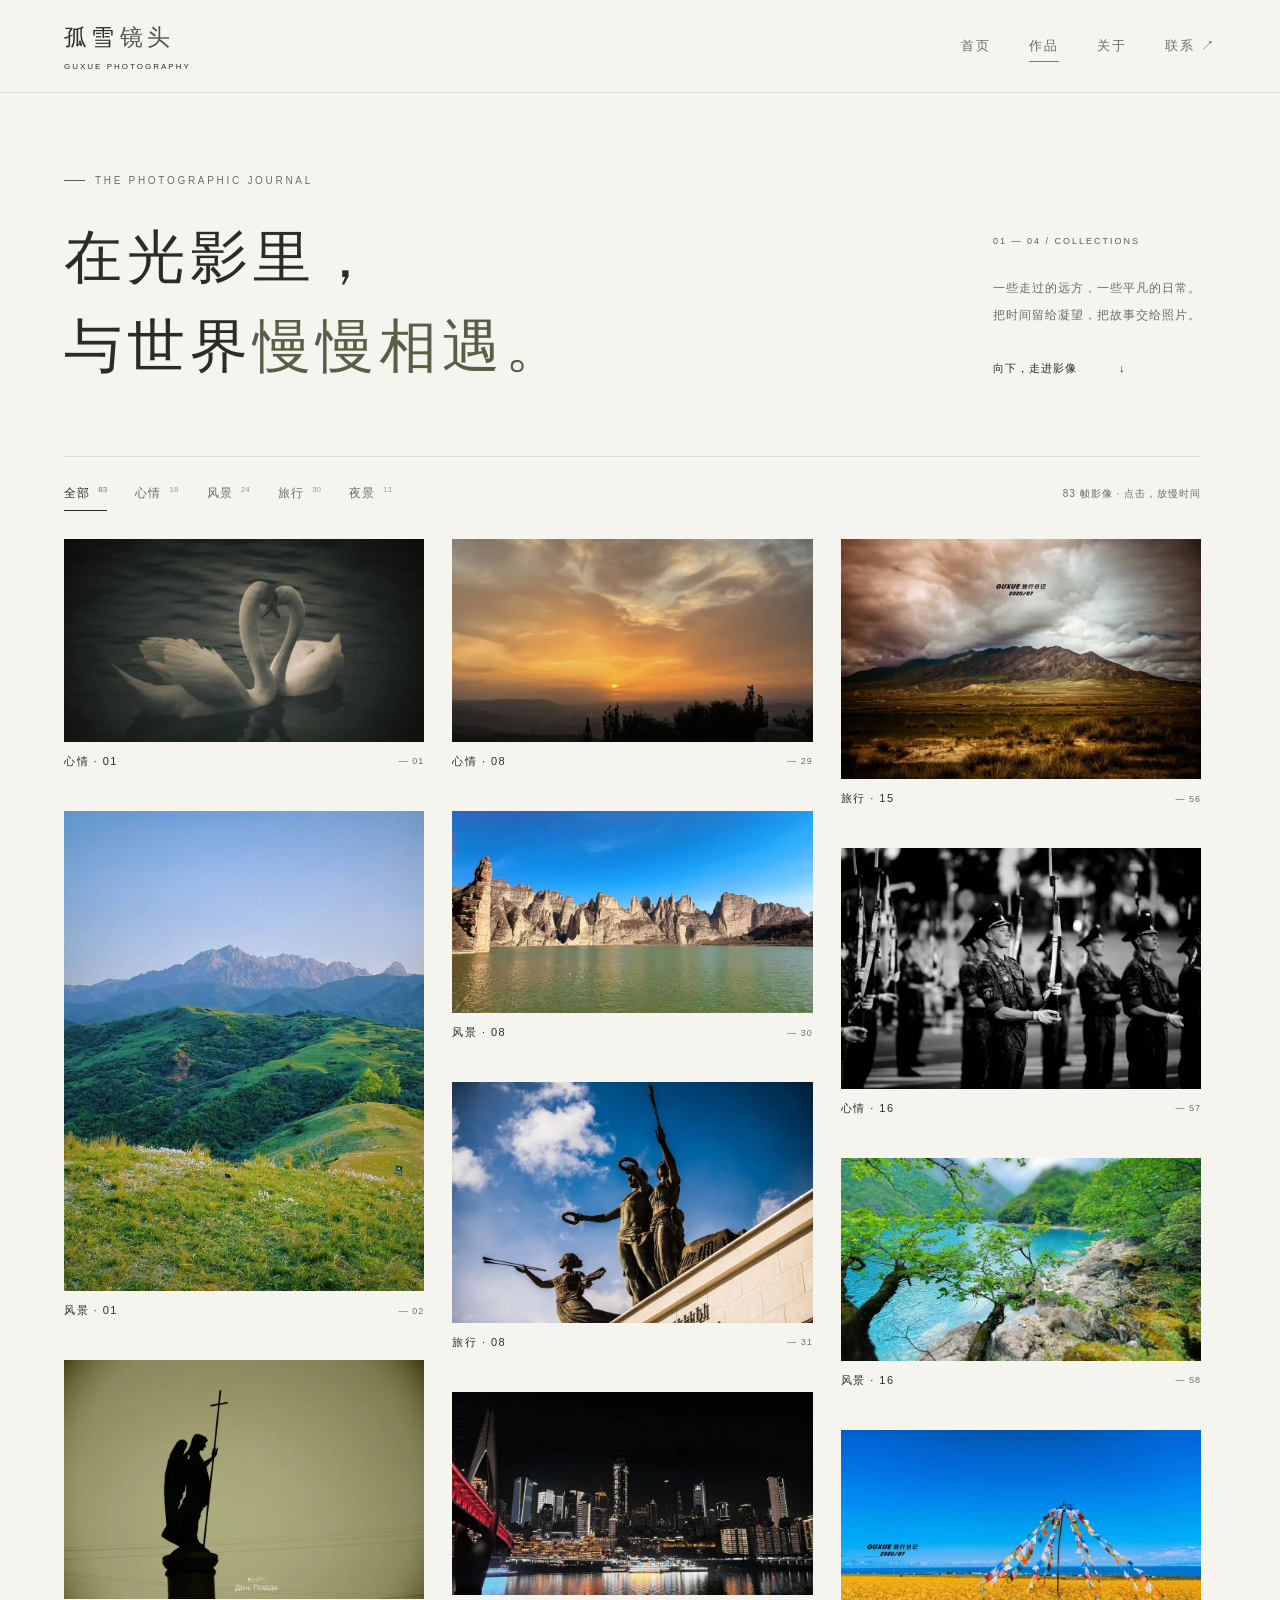
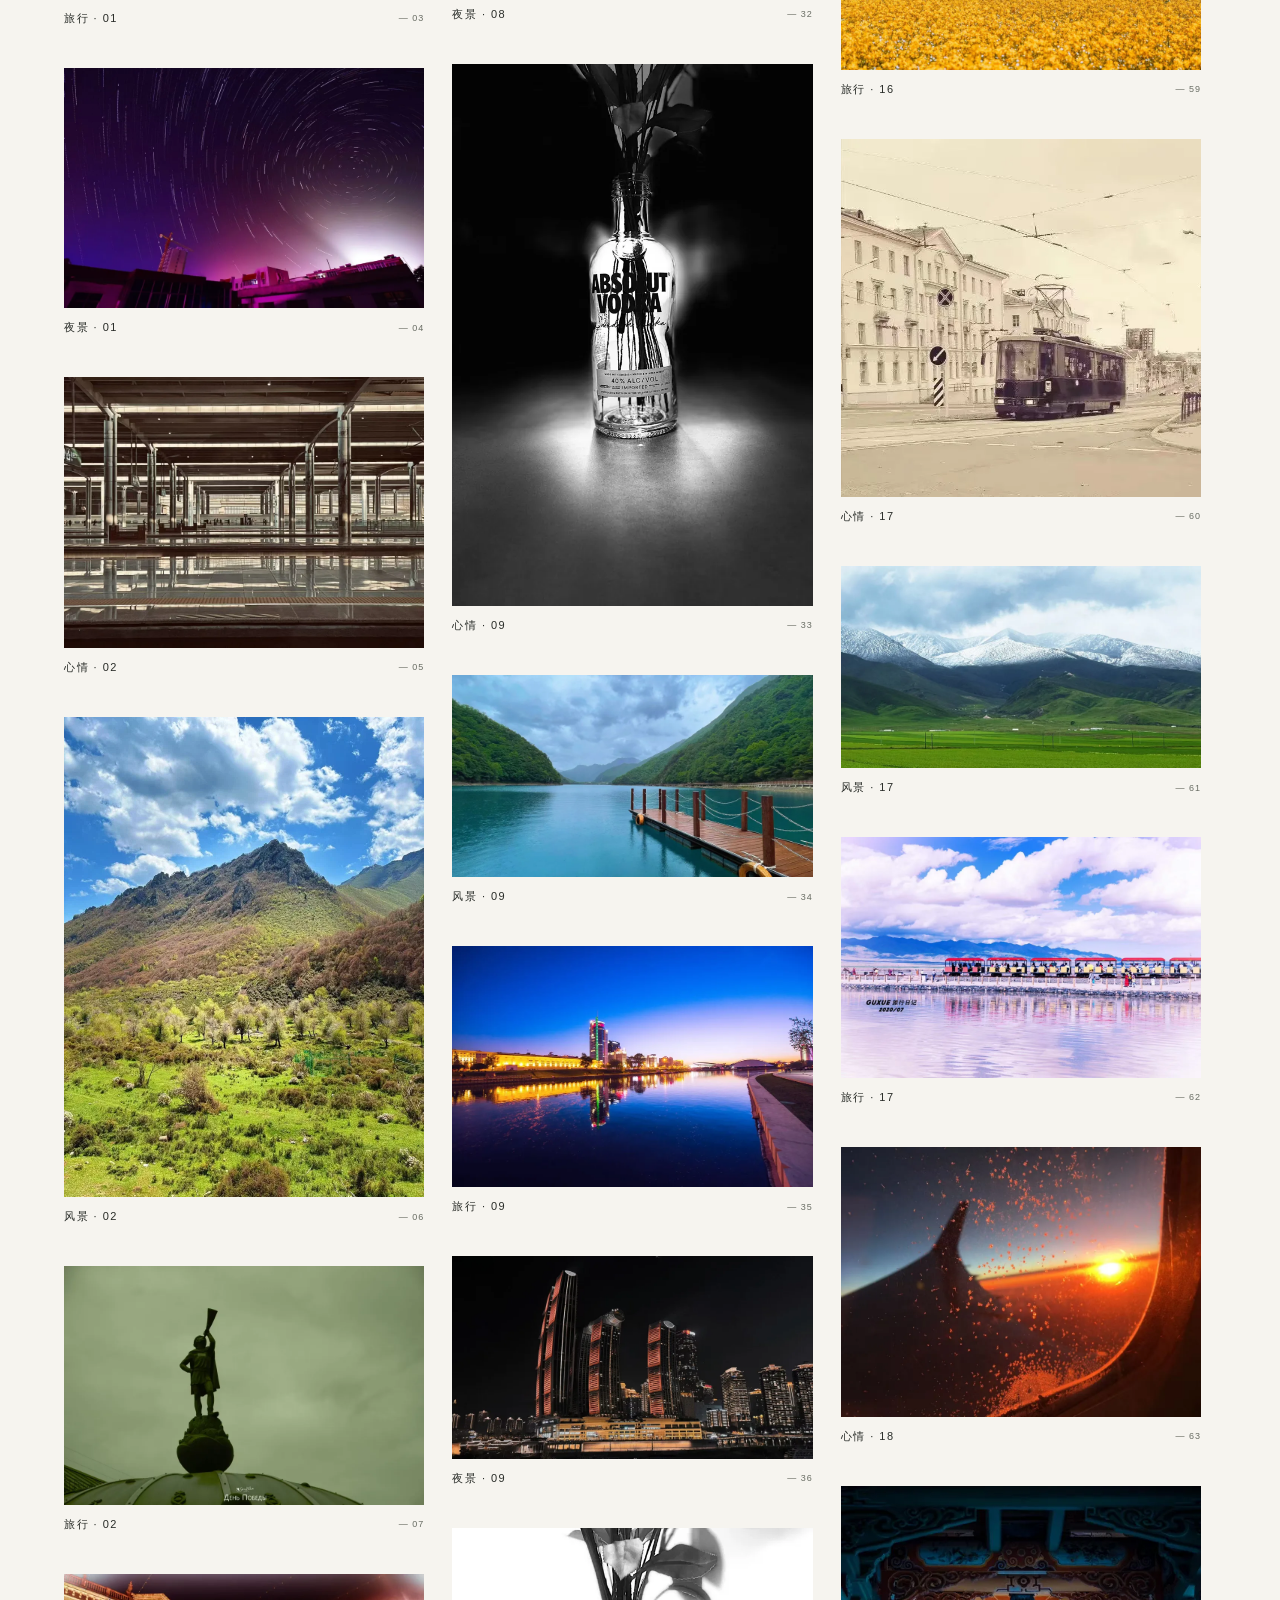
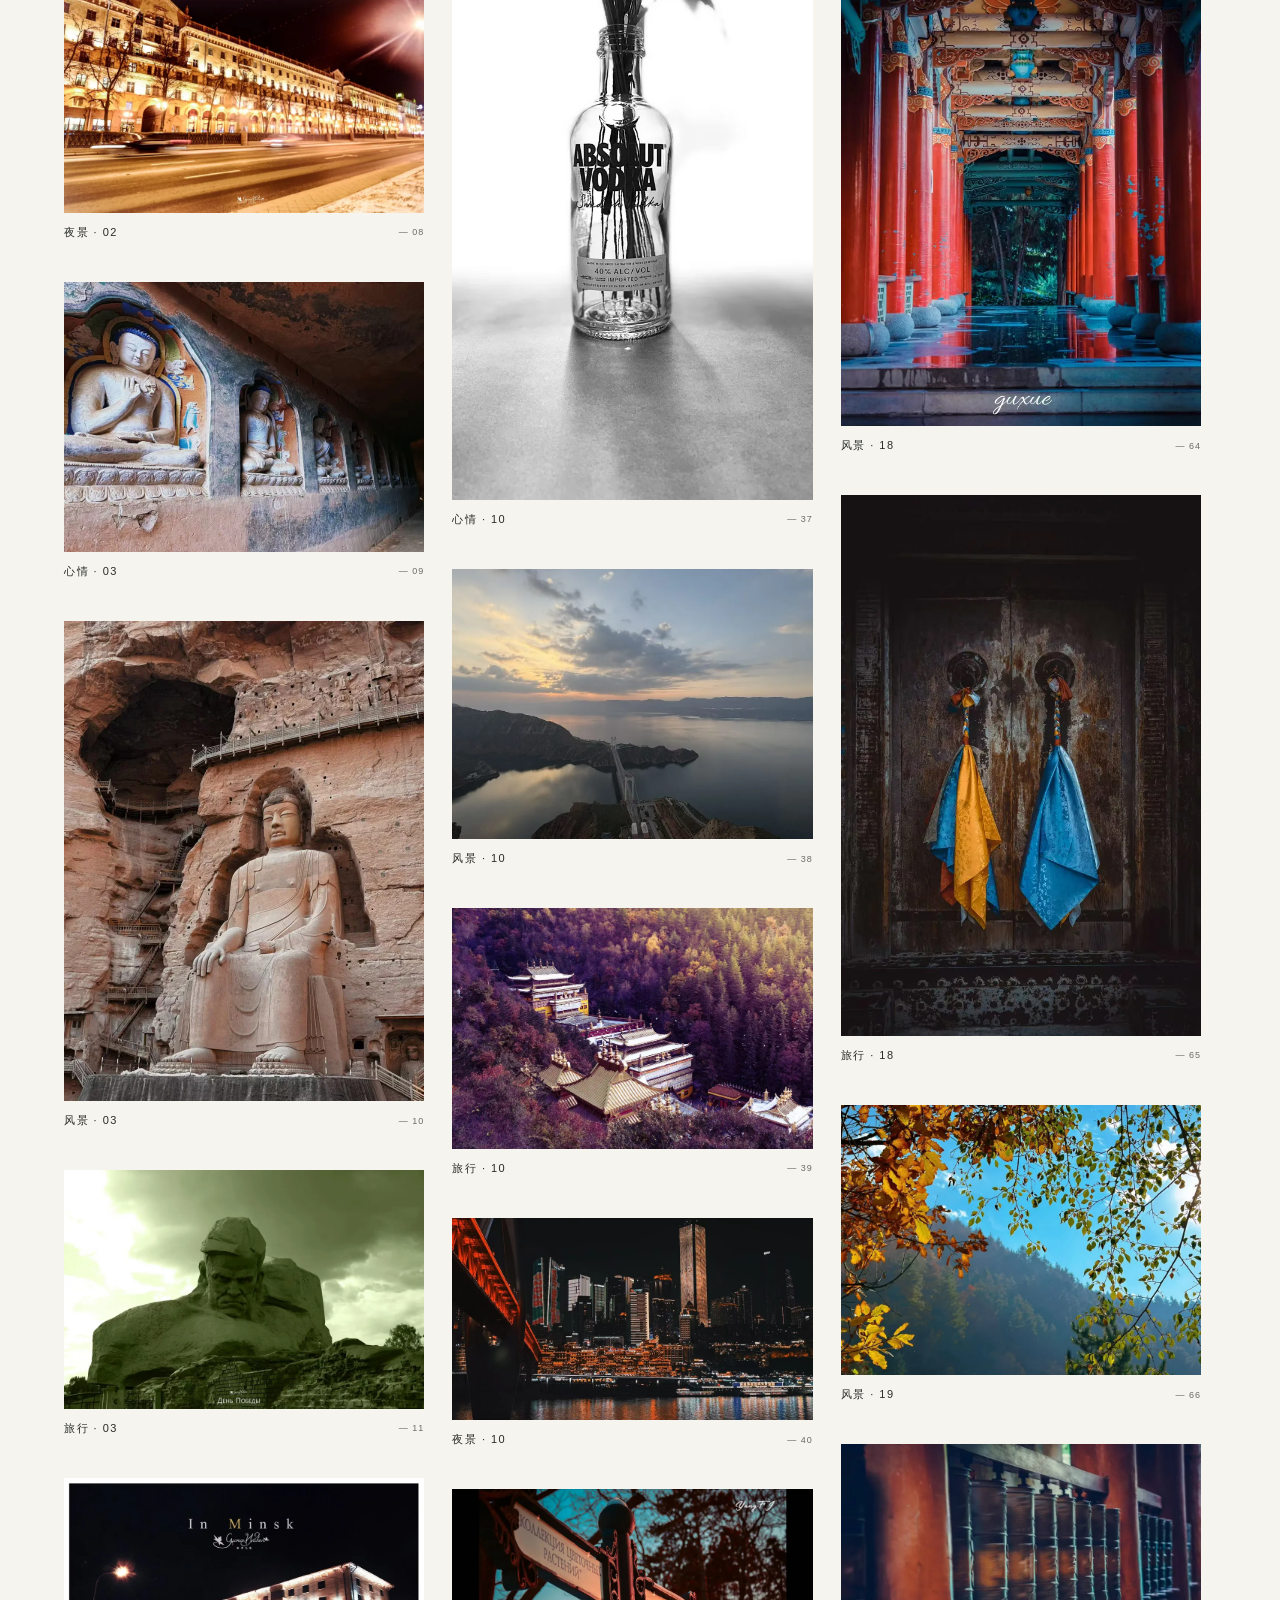
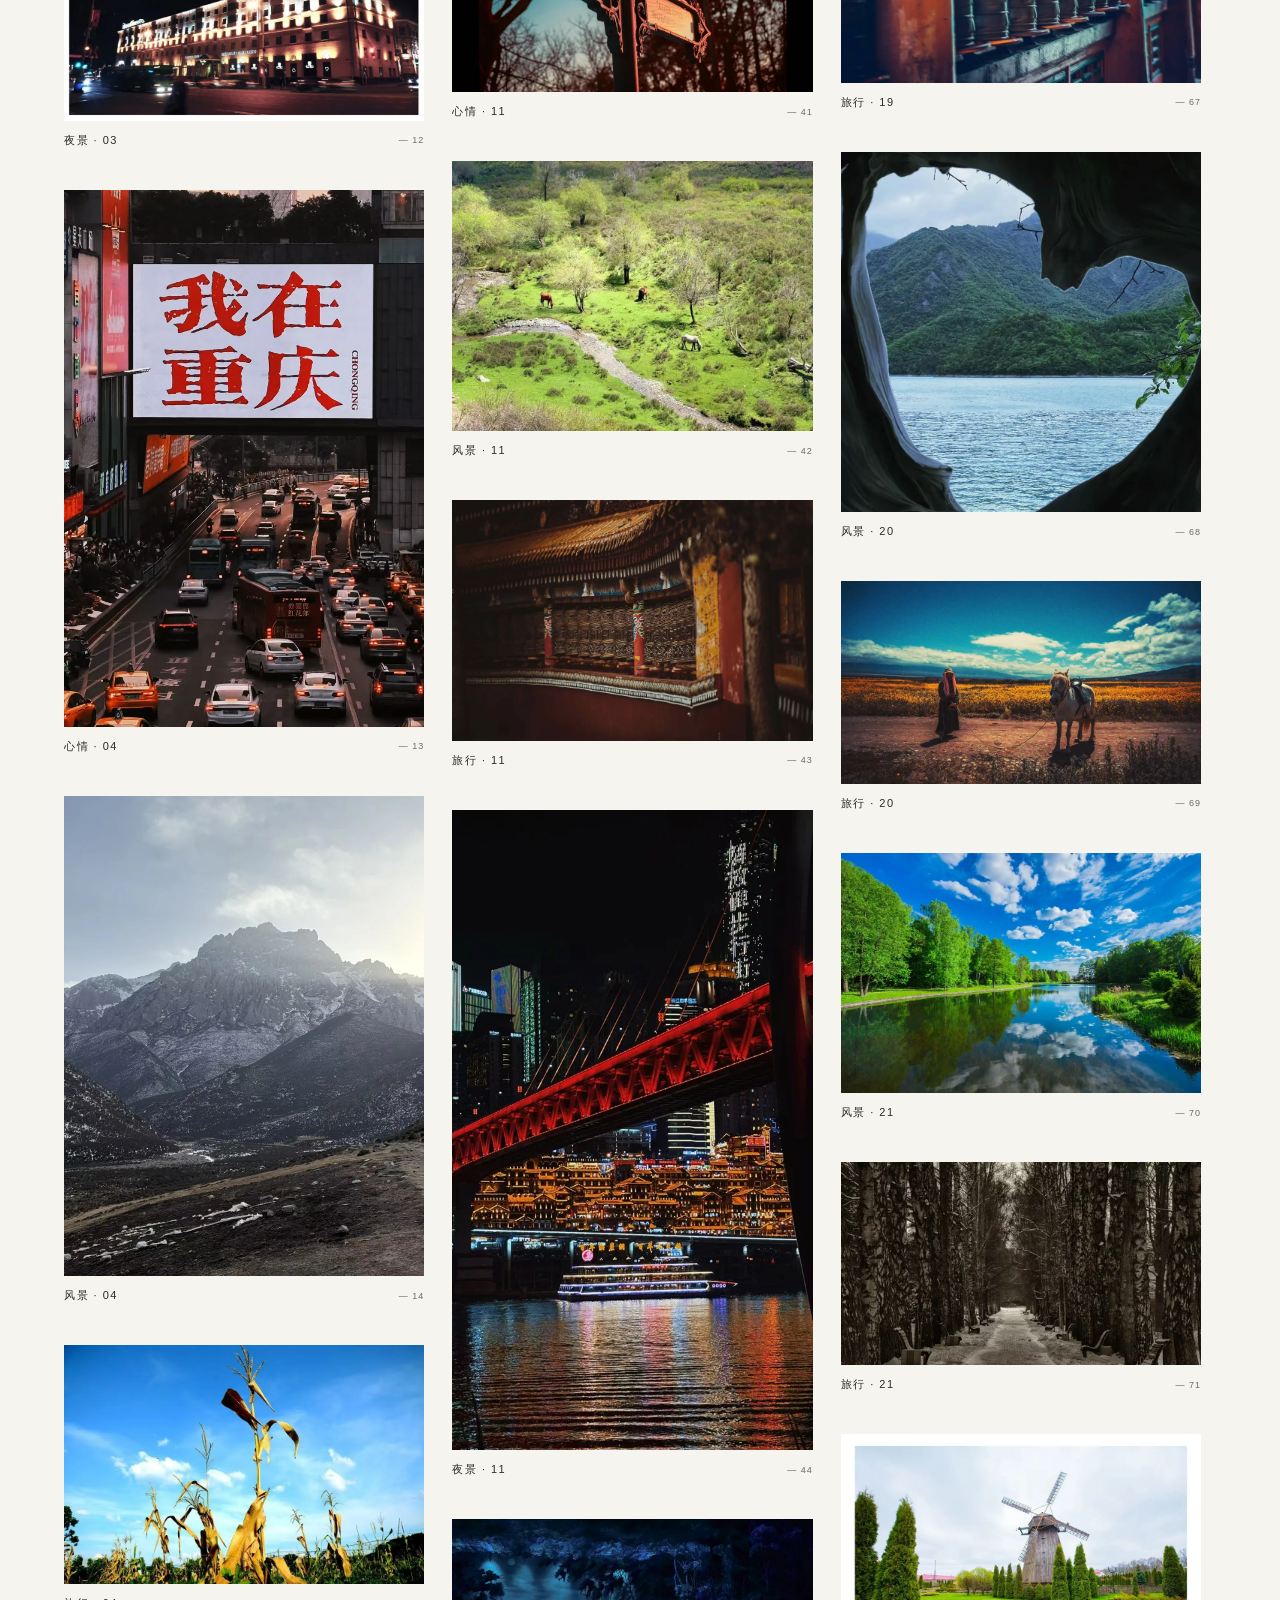
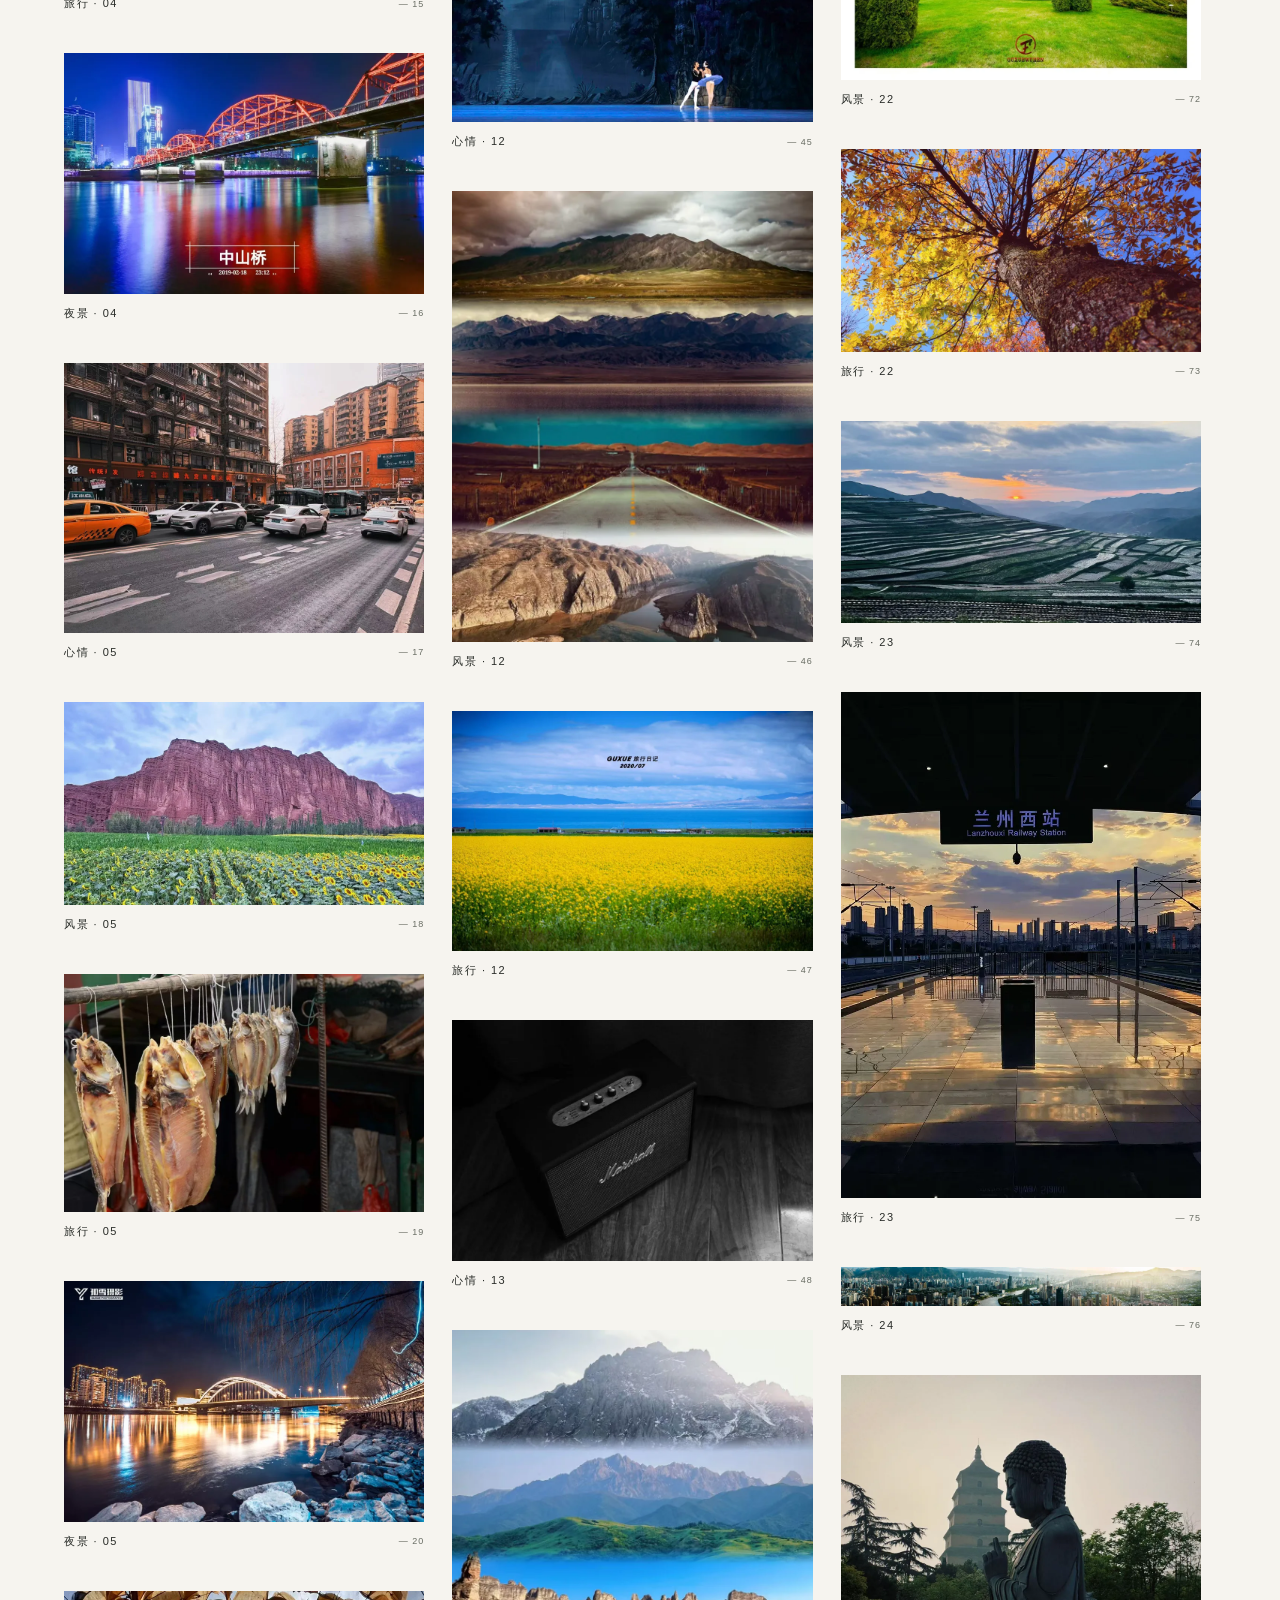
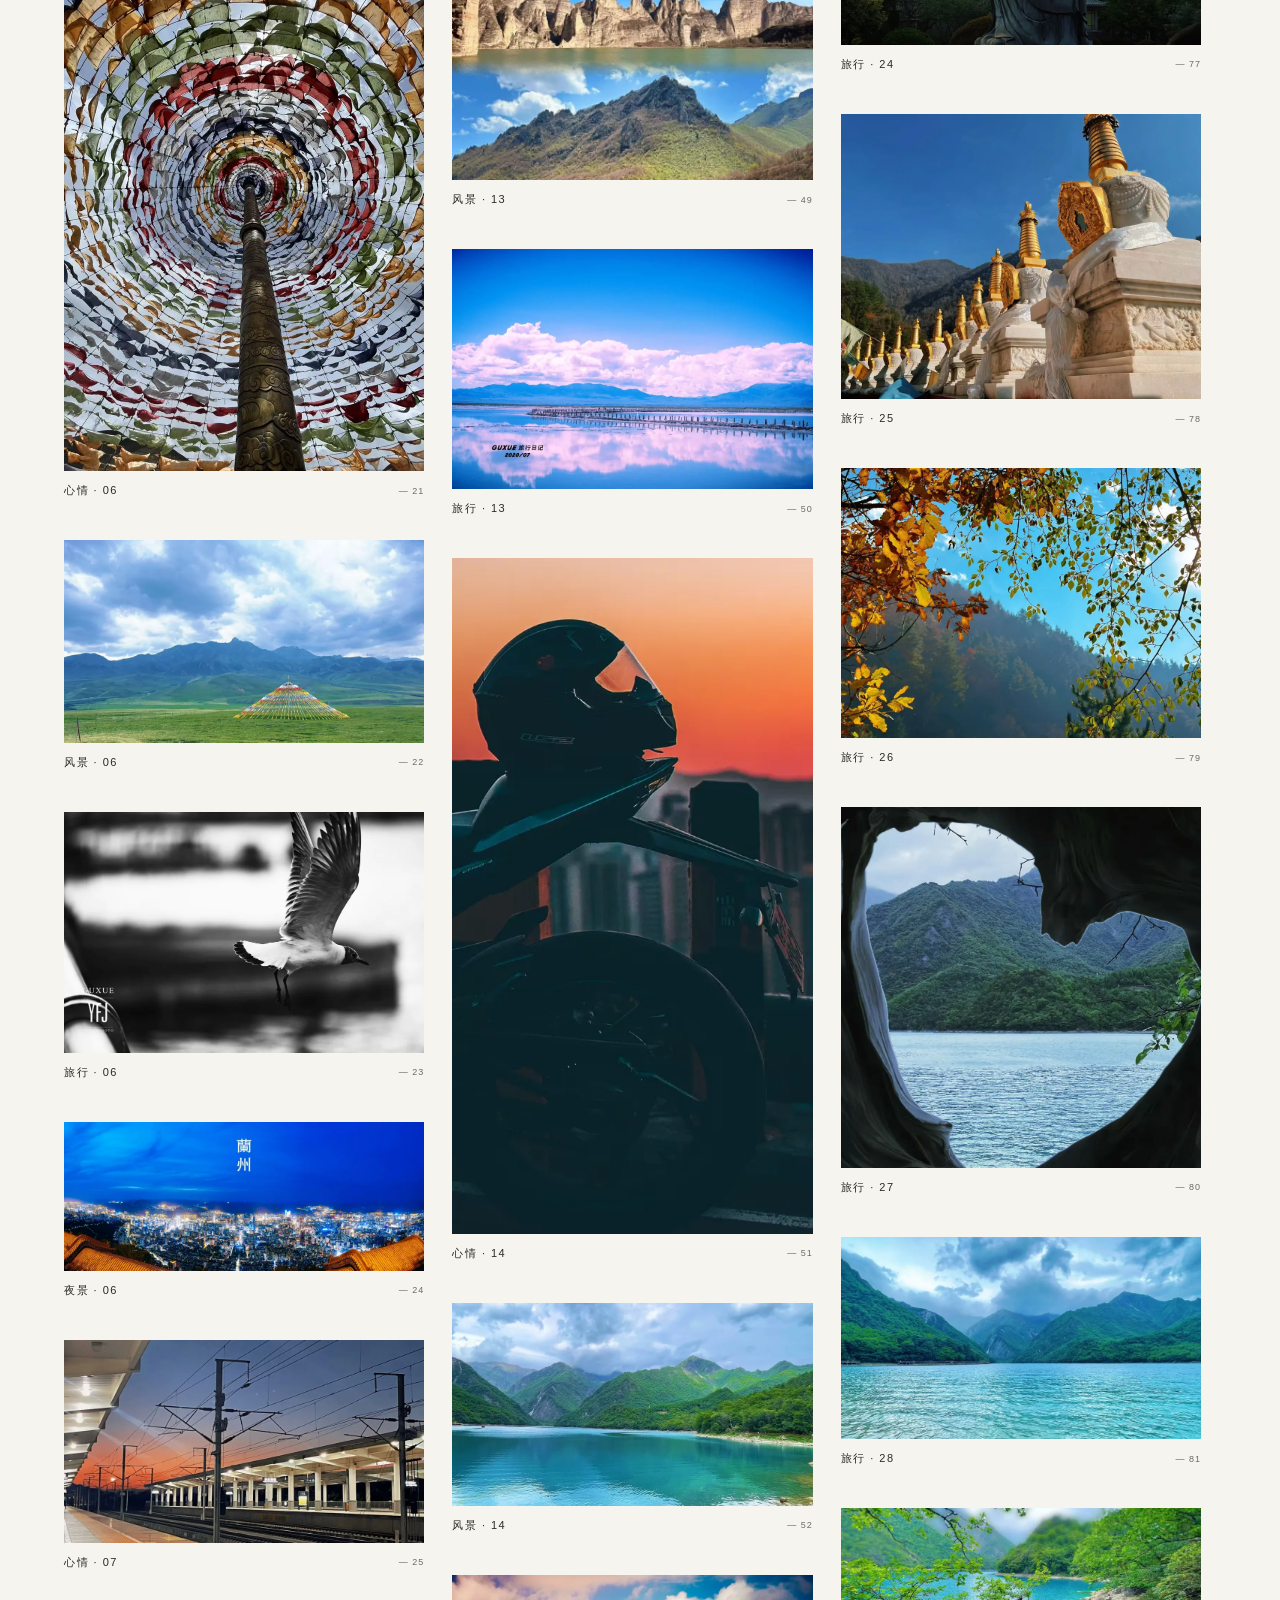
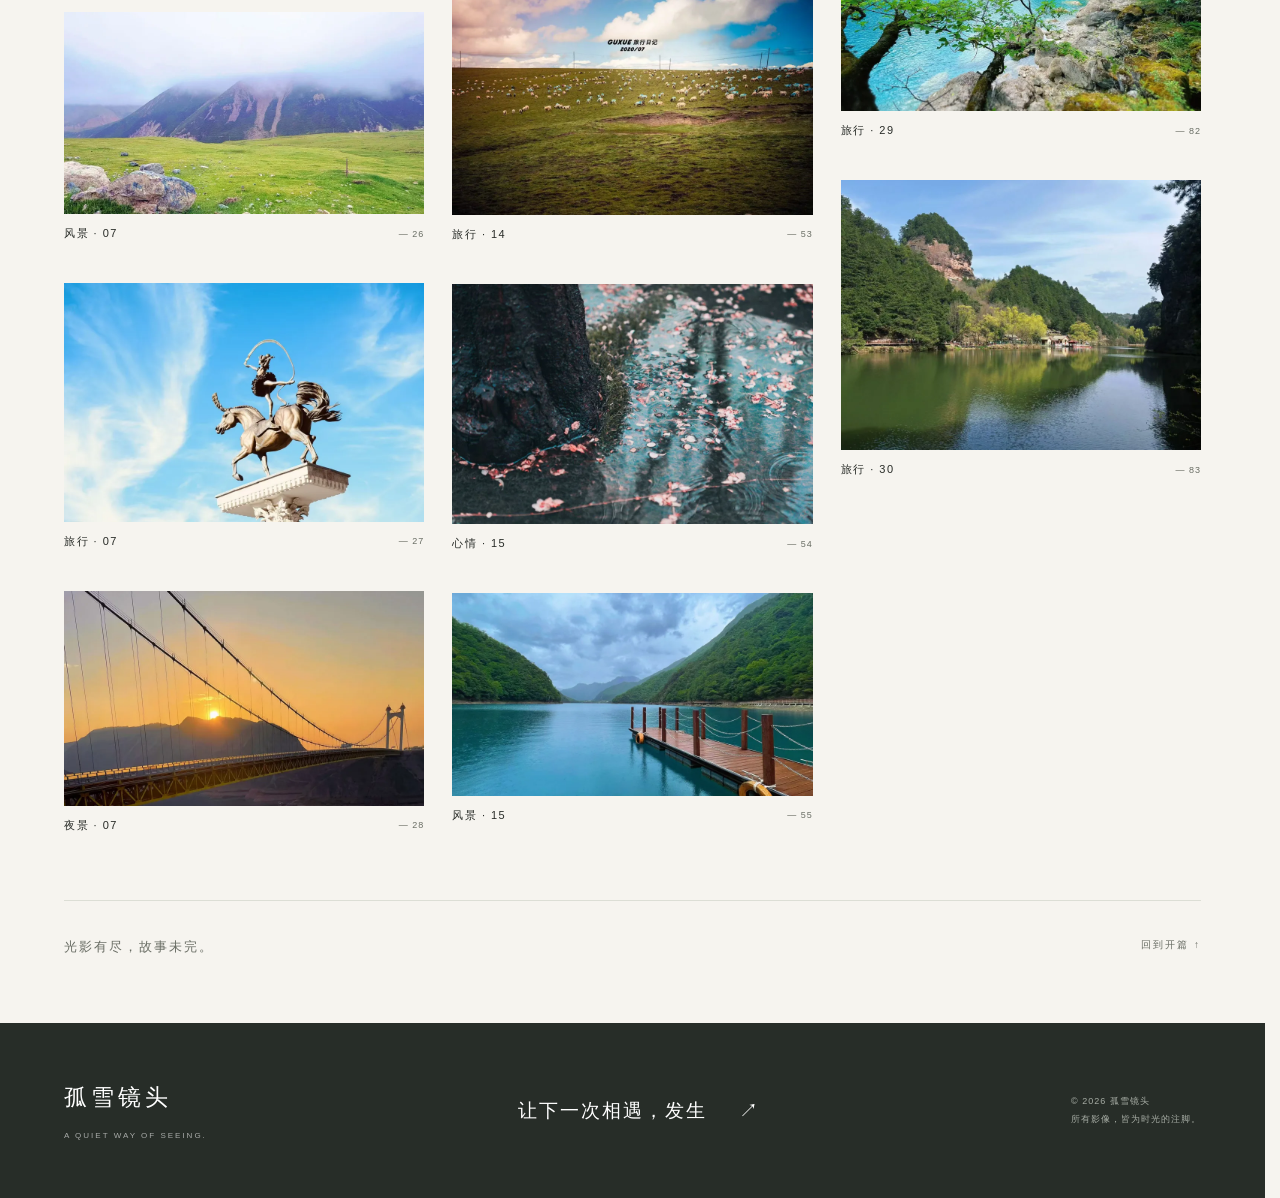
==== commit 96901f7d: "Rename portfolio to Guxue Lens and update contact details" ====
--- a/gallery.html
+++ b/gallery.html
@@ -3,7 +3,7 @@
 <head>
   <meta charset="UTF-8">
   <meta name="viewport" content="width=device-width, initial-scale=1.0, viewport-fit=cover">
-  <title>影像集 · 孤雪摄影 | Guxue Photography</title>
+  <title>影像集 · 孤雪镜头 | Guxue Photography</title>
   <meta name="description" content="孤雪的个人影像集。在心情、山野、旅途与夜色之间，收藏值得停留的瞬间。">
   <meta name="theme-color" content="#f6f4ef">
   <link rel="stylesheet" href="css/style.css">
@@ -12,7 +12,7 @@
   <a class="skip-link" href="#galleryGrid">跳至摄影作品</a>
   <header class="nav is-scrolled" id="nav">
     <div class="container nav__inner">
-      <a href="index.html" class="nav__logo">孤雪<span>摄影</span><small>GUXUE PHOTOGRAPHY</small></a>
+      <a href="index.html" class="nav__logo">孤雪<span>镜头</span><small>GUXUE PHOTOGRAPHY</small></a>
       <nav class="nav__links" id="navLinks" aria-label="主导航">
         <a href="index.html">首页</a><a href="gallery.html" aria-current="page">作品</a><a href="index.html#about">关于</a><a href="index.html#contact">联系 <span aria-hidden="true">↗</span></a>
       </nav>
@@ -43,7 +43,7 @@
       <div class="gallery-end"><span>光影有尽，故事未完。</span><a href="#main">回到开篇 ↑</a></div>
     </section>
   </main>
-  <footer class="footer"><div class="container footer__inner"><div><div class="footer__logo">孤雪摄影</div><div class="footer__tag">A QUIET WAY OF SEEING.</div></div><a class="footer__contact" href="index.html#contact">让下一次相遇，发生 <span>↗</span></a><div class="footer__copy">© 2026 孤雪摄影<br>所有影像，皆为时光的注脚。</div></div></footer>
+  <footer class="footer"><div class="container footer__inner"><div><div class="footer__logo">孤雪镜头</div><div class="footer__tag">A QUIET WAY OF SEEING.</div></div><a class="footer__contact" href="index.html#contact">让下一次相遇，发生 <span>↗</span></a><div class="footer__copy">© 2026 孤雪镜头<br>所有影像，皆为时光的注脚。</div></div></footer>
   <div class="lightbox" id="lightbox" role="dialog" aria-modal="true" aria-label="沉浸式照片查看器" aria-hidden="true" tabindex="-1">
     <div class="lightbox__top"><span class="lightbox__brand">孤雪 <small> / VIEWING ROOM</small></span><div class="lightbox__tools"><button id="lightboxZoom" aria-label="放大照片" aria-pressed="false">放大 ＋</button><button class="lightbox__close" id="lightboxClose" aria-label="关闭照片查看器">关闭 <span>×</span></button></div></div>
     <button class="lightbox__arrow lightbox__arrow--prev" id="lightboxPrev" aria-label="上一张">←</button>
--- a/css/style.css
+++ b/css/style.css
@@ -1,5 +1,5 @@
 /* =========================================================
-   孤雪摄影 Guxue Photography — 简约唯美风格
+   孤雪镜头 Guxue Photography — 简约唯美风格
    纯静态 / 响应式 / 无框架依赖
    ========================================================= */
 
